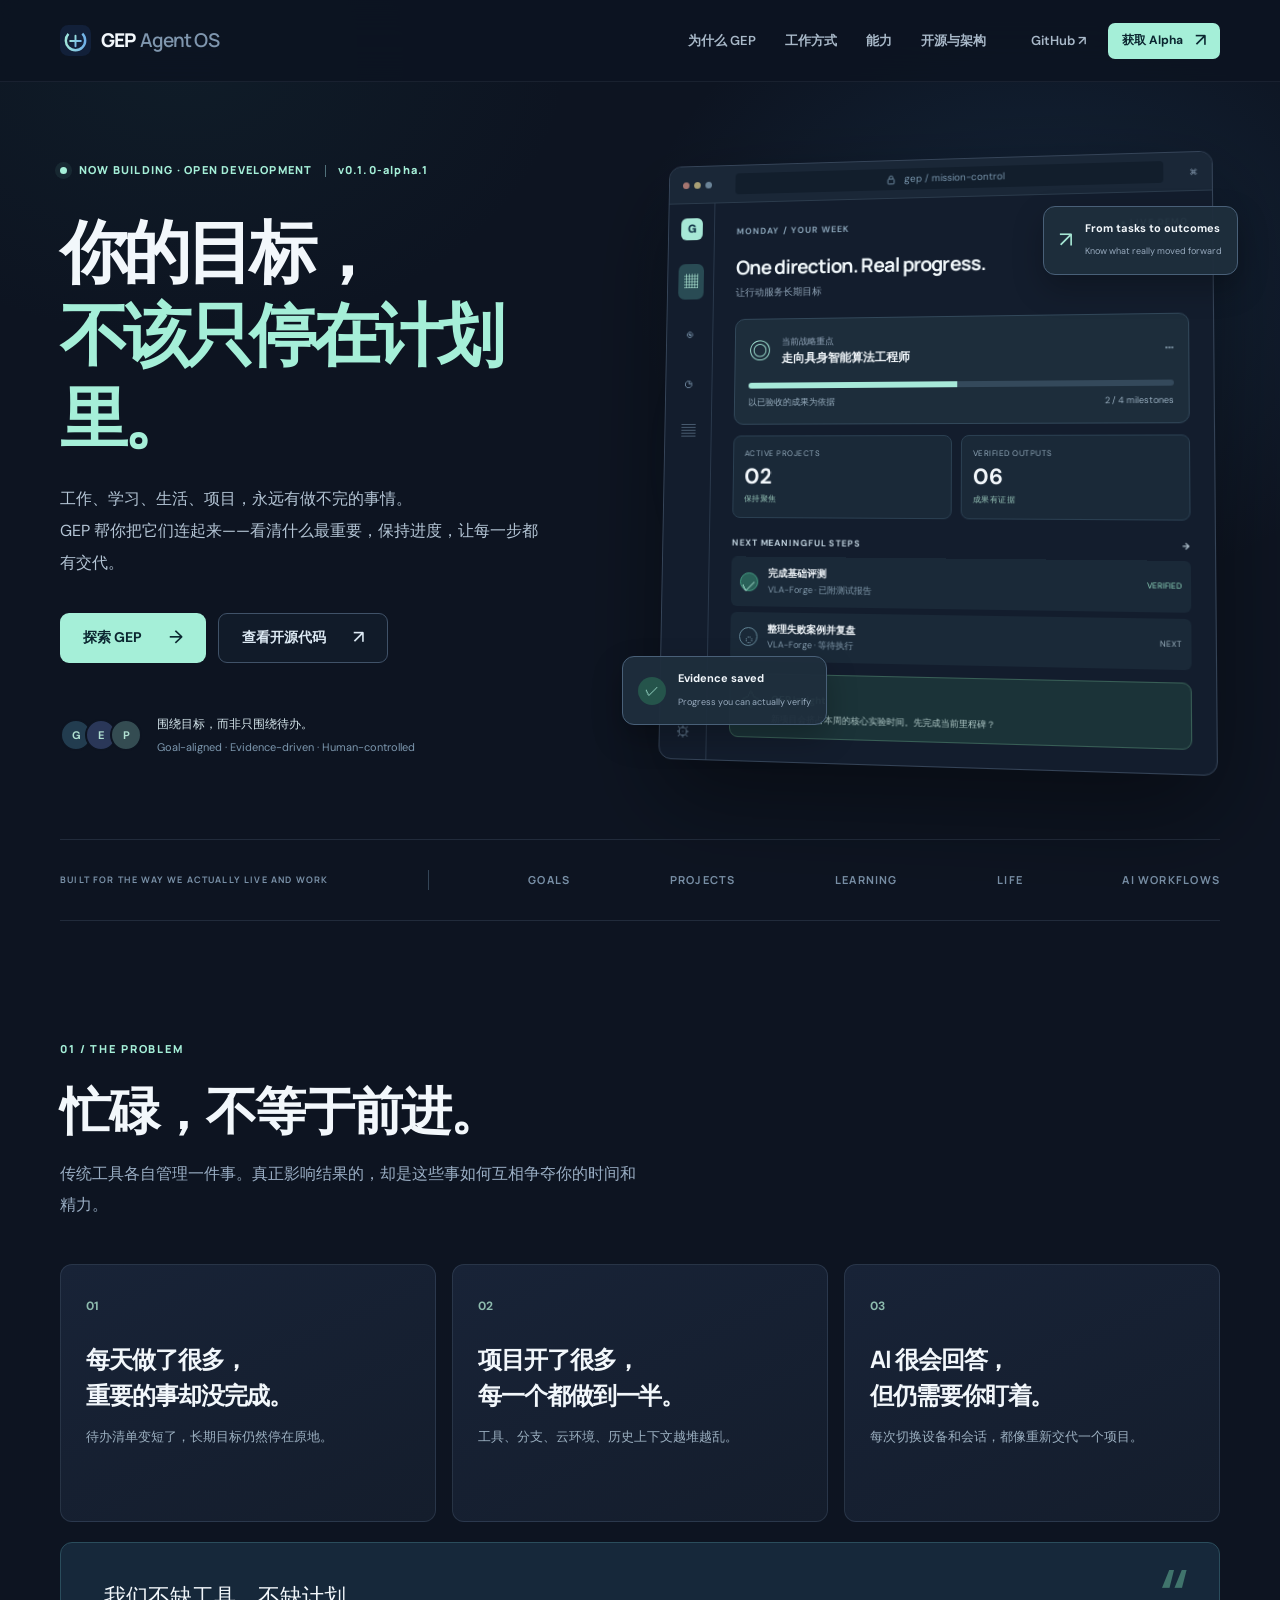
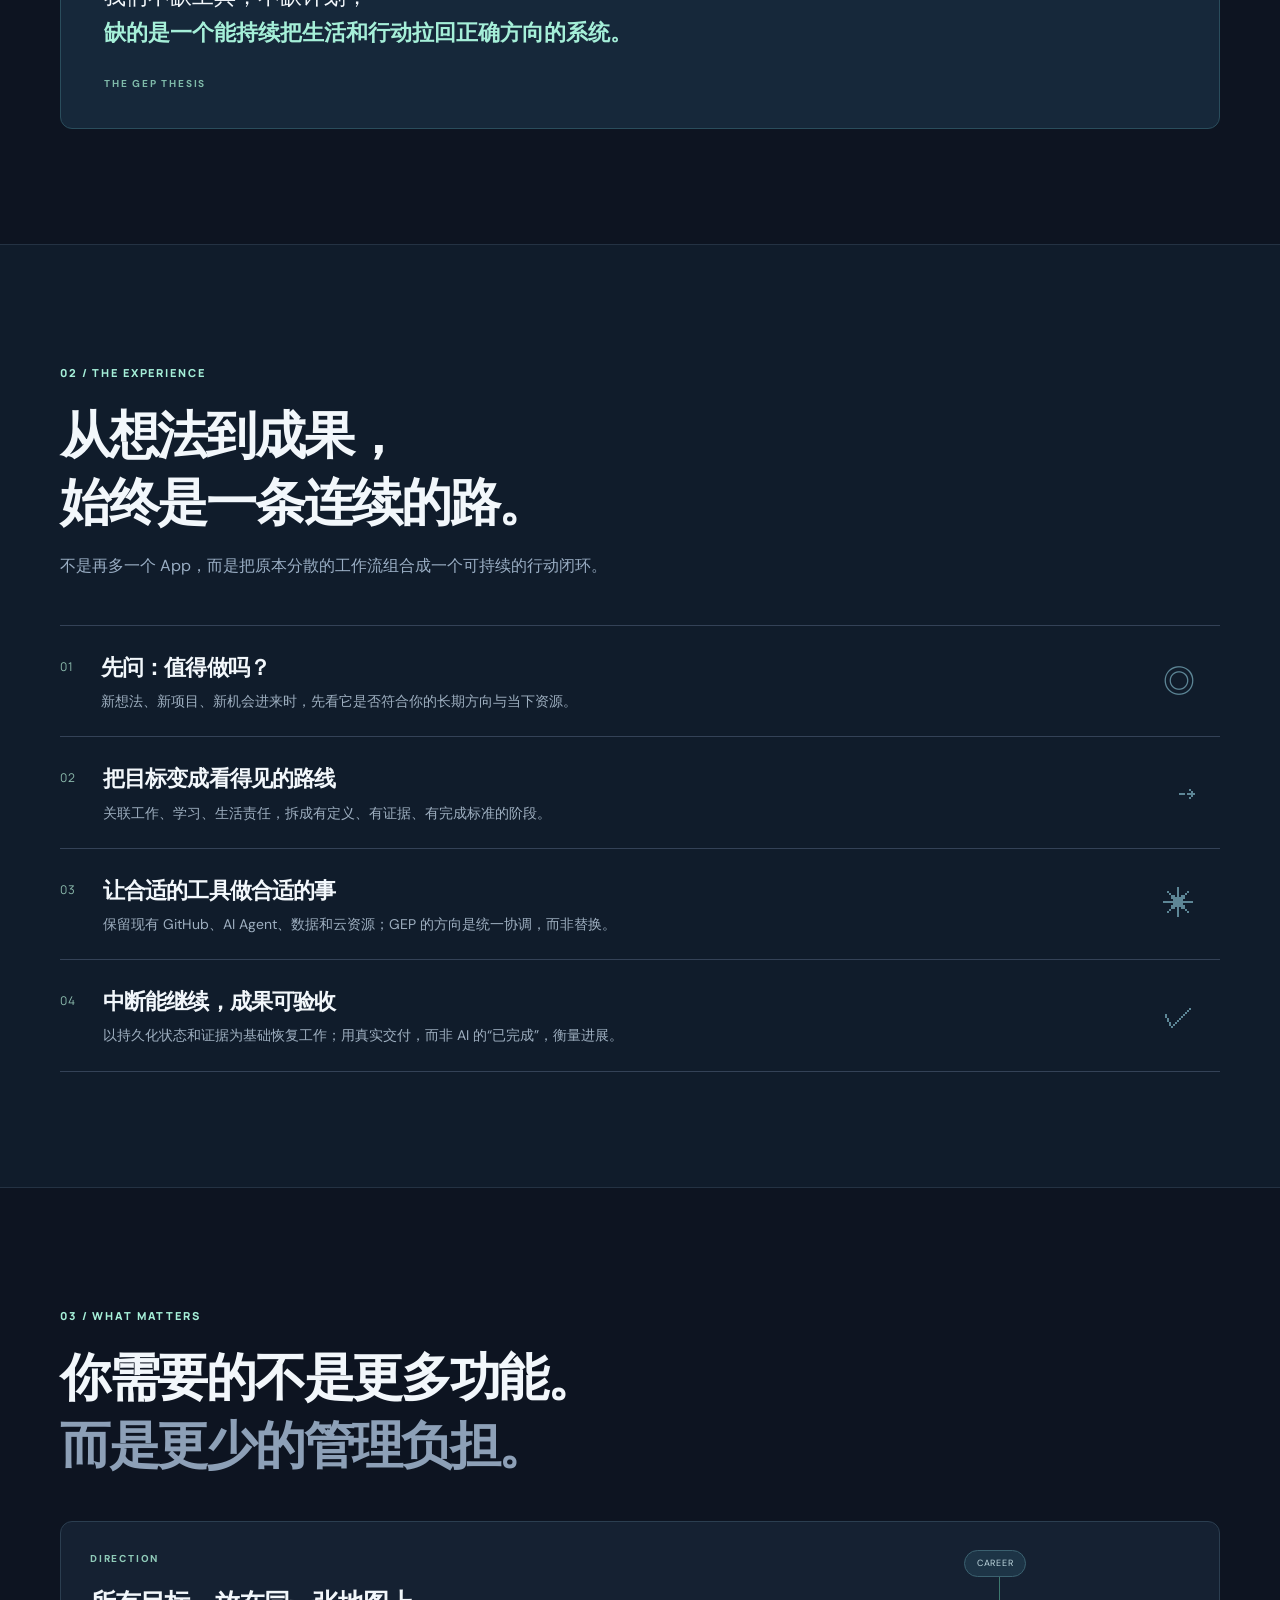
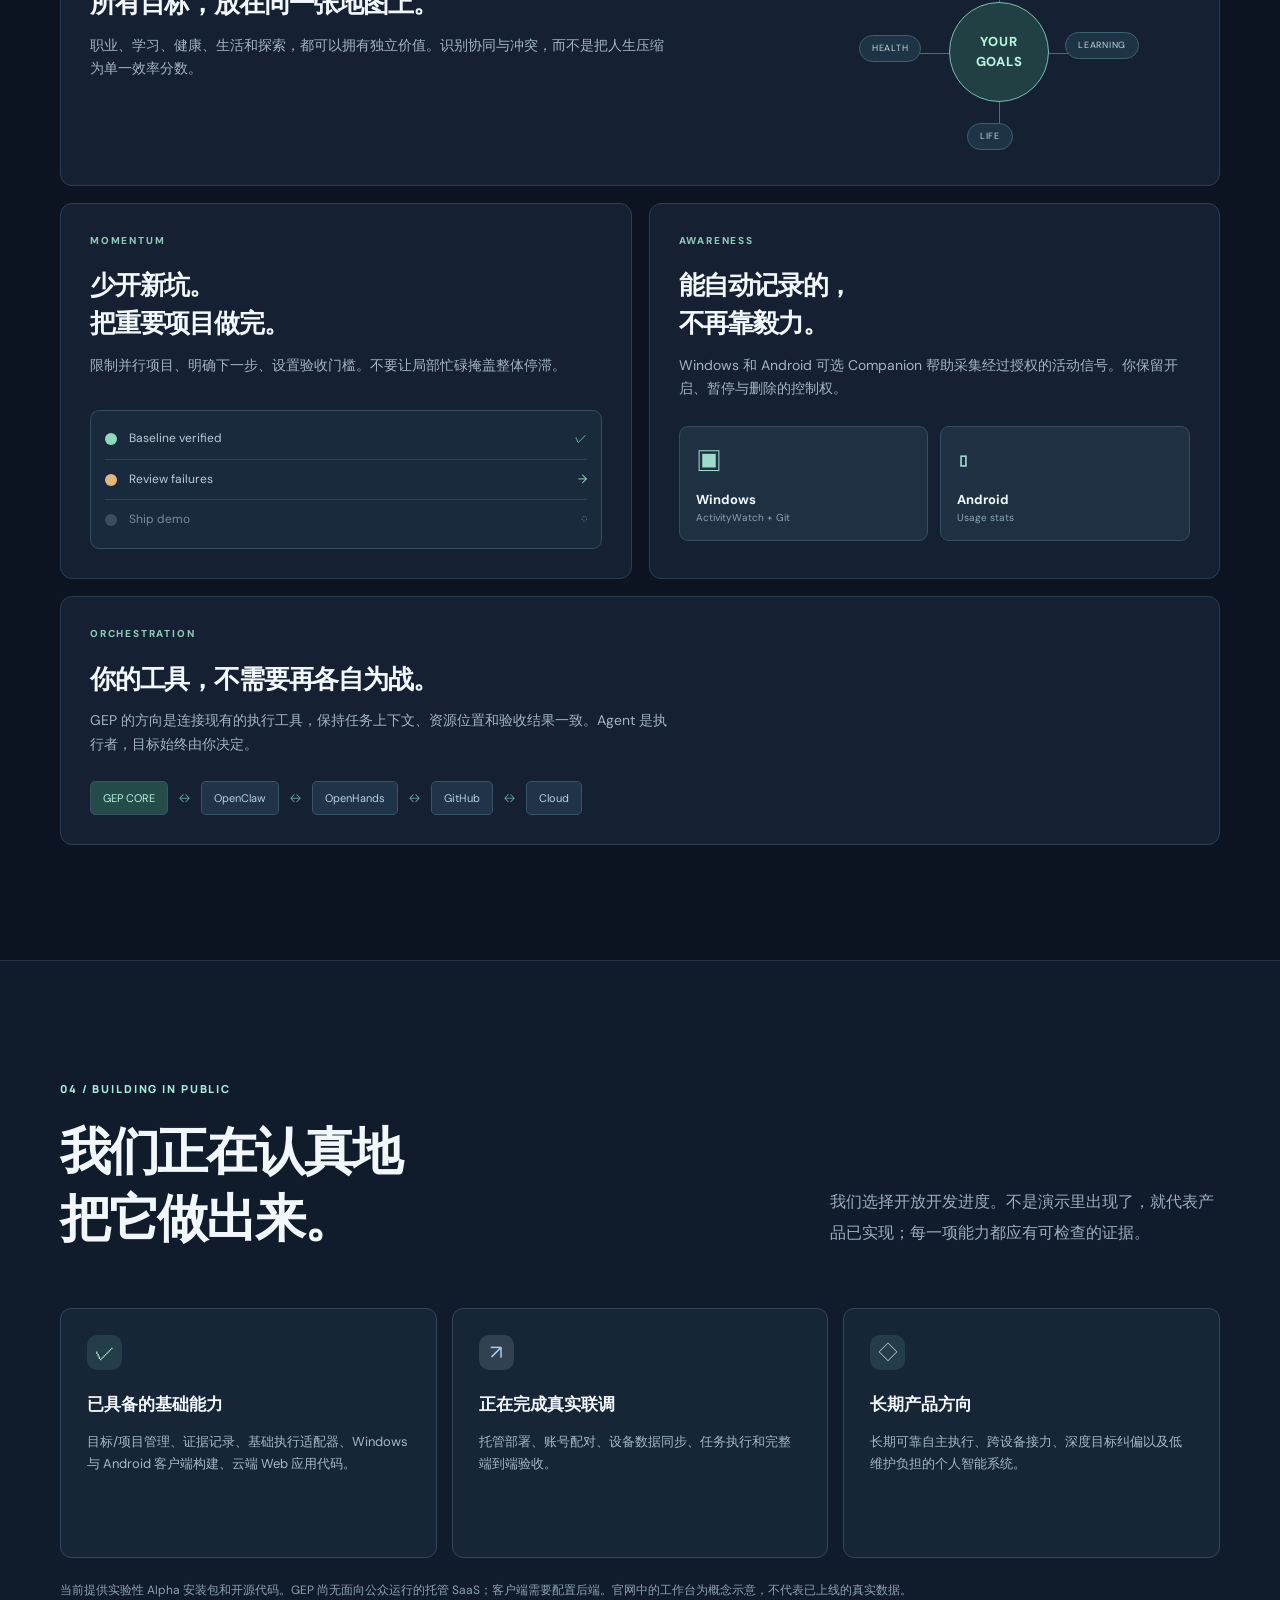
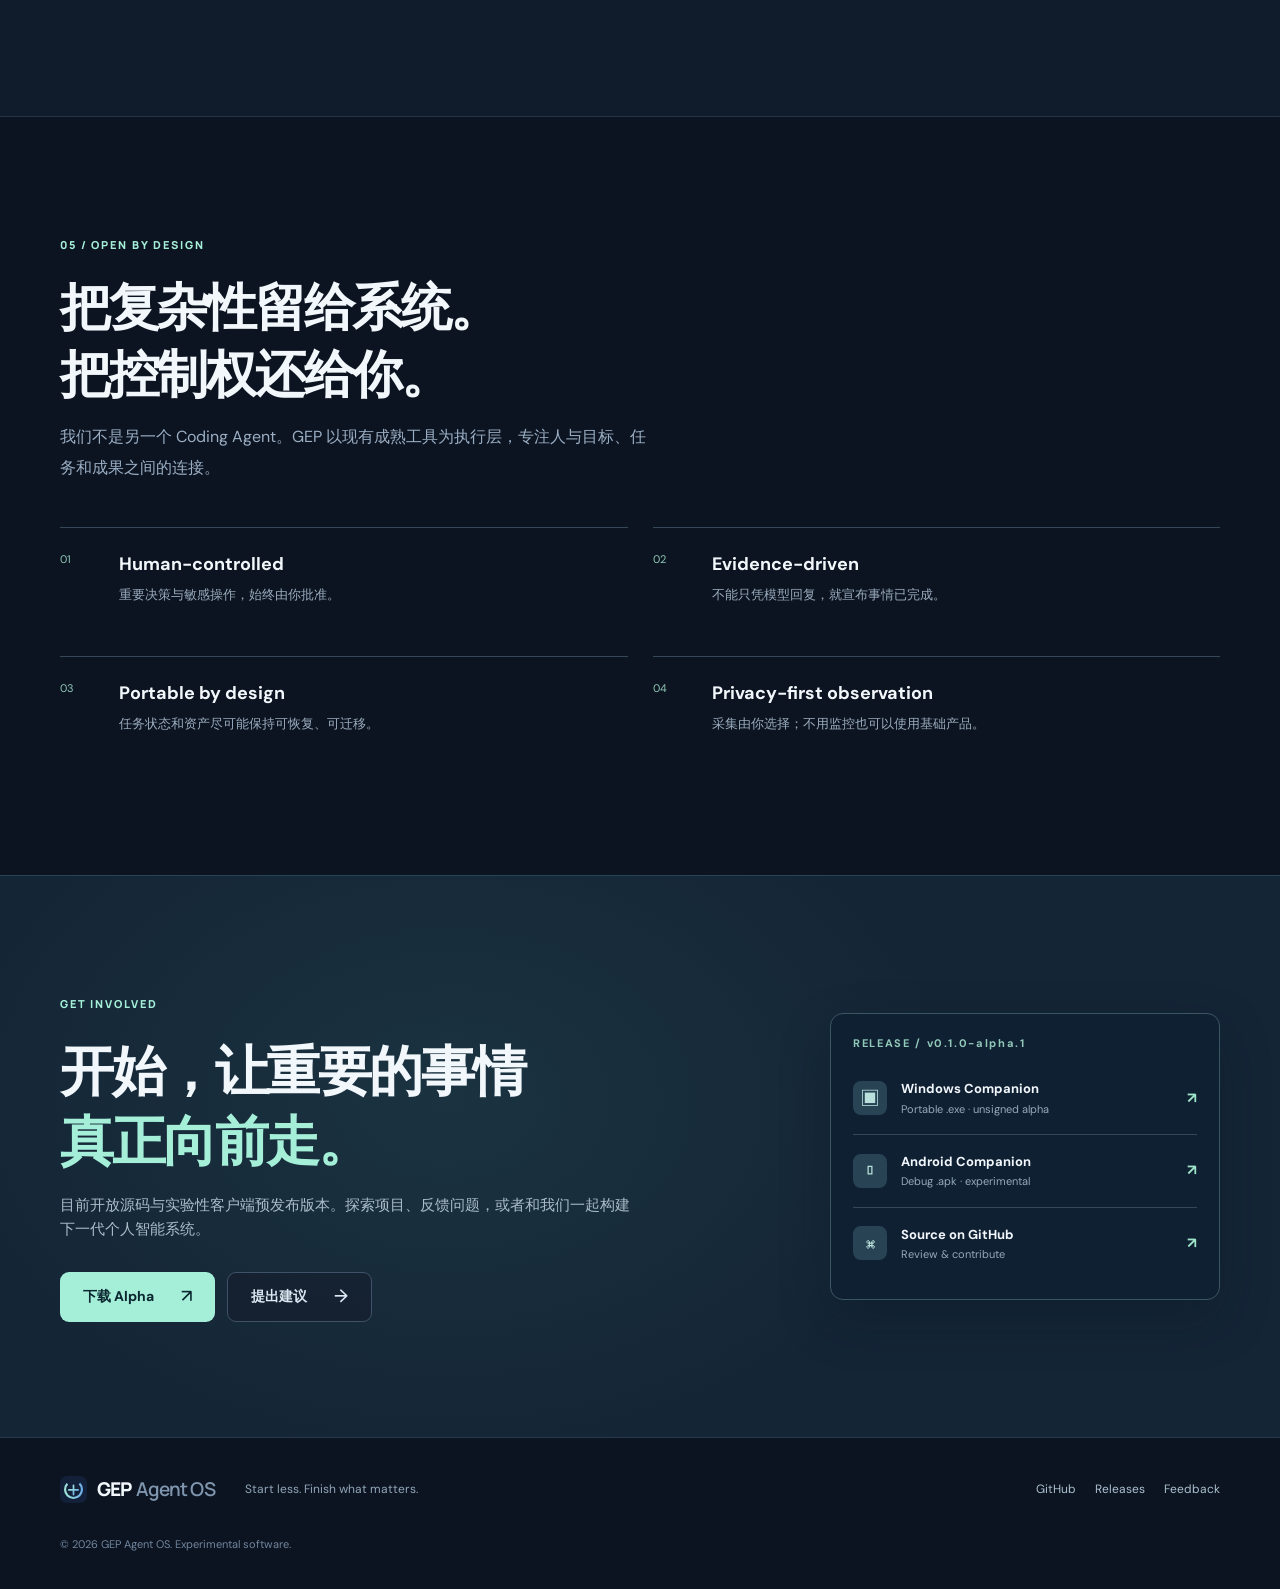
==== site/index.html @ f4936432 "feat(site): build responsive product marketing website for GEP Agent OS" ====
<!doctype html>
<html lang="zh-CN">
<head>
<meta charset="utf-8"><meta name="viewport" content="width=device-width,initial-scale=1">
<meta name="theme-color" content="#101827">
<meta name="description" content="GEP Agent OS：把目标、工作、学习、生活和 AI 执行整合成一个持续推进的系统。不是做更多，而是做成真正重要的事。">
<meta property="og:type" content="website"><meta property="og:title" content="GEP Agent OS — 把重要的事，真正做成。">
<meta property="og:description" content="围绕长期目标，统筹任务、精力、AI 工具和成果的个人执行系统。">
<title>GEP Agent OS — 把重要的事，真正做成。</title>
<link rel="icon" href="assets/gep-mark.svg" type="image/svg+xml">
<link rel="stylesheet" href="styles.css">
</head>
<body>
<div class="ambient" aria-hidden="true"></div>
<header class="site-header"><div class="shell nav">
<a class="brand" href="#top" aria-label="GEP Agent OS 首页"><img src="assets/gep-mark.svg" width="31" height="31" alt=""><span>GEP<span class="brand-light">Agent OS</span></span></a>
<nav class="desktop-nav" aria-label="主导航"><a href="#problem">为什么 GEP</a><a href="#experience">工作方式</a><a href="#features">能力</a><a href="#open-source">开源与架构</a></nav>
<div class="nav-actions"><a href="https://github.com/Benjamindaoson/gep-agent-os" target="_blank" rel="noopener" class="nav-github">GitHub <span aria-hidden="true">↗</span></a><a class="btn btn-small btn-primary" href="#download">获取 Alpha <span>↗</span></a></div>
</div></header>
<main id="top">
<section class="hero shell">
<div class="hero-copy"><div class="eyebrow"><span class="status-dot"></span> NOW BUILDING · OPEN DEVELOPMENT <span class="eyebrow-divider"></span> v0.1.0-alpha.1</div>
<h1>你的目标，<br><em>不该只停在计划里。</em></h1>
<p class="hero-lead">工作、学习、生活、项目，永远有做不完的事情。<br class="break-desktop">GEP 帮你把它们连起来——看清什么最重要，保持进度，让每一步都有交代。</p>
<div class="hero-buttons"><a class="btn btn-primary" href="#experience">探索 GEP <span>→</span></a><a class="btn btn-outline" href="https://github.com/Benjamindaoson/gep-agent-os" target="_blank" rel="noopener">查看开源代码 <span>↗</span></a></div>
<div class="hero-proof"><div class="avatar-stack"><span>G</span><span>E</span><span>P</span></div><div>围绕目标，而非只围绕待办。<small>Goal-aligned · Evidence-driven · Human-controlled</small></div></div>
</div>
<div class="hero-visual" aria-label="GEP 产品概念工作台">
<div class="halo"></div>
<div class="mock-browser">
<div class="mock-bar"><div class="traffic"><i></i><i></i><i></i></div><span class="mock-address"><svg width="11" height="11" viewBox="0 0 24 24" fill="none" stroke="currentColor" stroke-width="2"><rect x="5" y="10" width="14" height="11" rx="2"/><path d="M8 10V7a4 4 0 0 1 8 0v3"/></svg> gep / mission-control</span><span class="bar-icon">⌘</span></div>
<div class="mock-app"><div class="mock-side"><div class="side-mark">G</div><div class="side-active">▦</div><div>◉</div><div>◷</div><div>▤</div><div class="side-bottom">⚙</div></div>
<div class="mock-content"><div class="mini-top"><span>MONDAY / YOUR WEEK</span><span class="mini-date">● LIVE DEMO</span></div>
<h3>One direction. Real progress.</h3><p class="mini-sub">让行动服务长期目标</p>
<div class="goal-panel"><div class="goal-heading"><span class="goal-symbol">◎</span><div><small>当前战略重点</small><strong>走向具身智能算法工程师</strong></div><span class="goal-more">⋯</span></div><div class="goal-meter"><span></span></div><div class="goal-foot"><span>以已验收的成果为依据</span><span>2 / 4 milestones</span></div></div>
<div class="mini-grid"><div class="stat"><small>ACTIVE PROJECTS</small><strong>02</strong><span>保持聚焦</span></div><div class="stat"><small>VERIFIED OUTPUTS</small><strong>06</strong><span>成果有证据</span></div></div>
<div class="mock-section-title">NEXT MEANINGFUL STEPS <span>→</span></div>
<div class="task-line"><span class="task-check done">✓</span><div><strong>完成基础评测</strong><small>VLA-Forge · 已附测试报告</small></div><span class="task-label">VERIFIED</span></div>
<div class="task-line"><span class="task-check">◌</span><div><strong>整理失败案例并复盘</strong><small>VLA-Forge · 等待执行</small></div><span class="task-label neutral">NEXT</span></div>
<div class="signal"><span>✧</span><div><strong>GEP Insight</strong><p>新项目会挤占本周的核心实验时间。先完成当前里程碑？</p></div></div>
</div></div>
</div>
<div class="floating-card float-top"><span>↗</span><div><strong>From tasks to outcomes</strong><small>Know what really moved forward</small></div></div>
<div class="floating-card float-bottom"><span class="green-round">✓</span><div><strong>Evidence saved</strong><small>Progress you can actually verify</small></div></div>
</div>
</section>
<div class="shell"><div class="trust-line"><span>BUILT FOR THE WAY WE ACTUALLY LIVE AND WORK</span><span class="trust-separator"></span><span>GOALS</span><span>PROJECTS</span><span>LEARNING</span><span>LIFE</span><span>AI WORKFLOWS</span></div></div>

<section id="problem" class="section shell"><div class="section-title"><span class="overline">01 / THE PROBLEM</span><h2>忙碌，不等于前进。</h2><p>传统工具各自管理一件事。真正影响结果的，却是这些事如何互相争夺你的时间和精力。</p></div>
<div class="pain-grid"><article class="pain-card"><span class="pain-icon">01</span><h3>每天做了很多，<br>重要的事却没完成。</h3><p>待办清单变短了，长期目标仍然停在原地。</p></article><article class="pain-card"><span class="pain-icon">02</span><h3>项目开了很多，<br>每一个都做到一半。</h3><p>工具、分支、云环境、历史上下文越堆越乱。</p></article><article class="pain-card"><span class="pain-icon">03</span><h3>AI 很会回答，<br>但仍需要你盯着。</h3><p>每次切换设备和会话，都像重新交代一个项目。</p></article></div>
<div class="problem-statement"><span class="quote-mark">“</span><p>我们不缺工具，不缺计划，<br><strong>缺的是一个能持续把生活和行动拉回正确方向的系统。</strong></p><span class="quote-foot">THE GEP THESIS</span></div>
</section>

<section id="experience" class="section band"><div class="shell"><div class="section-title"><span class="overline">02 / THE EXPERIENCE</span><h2>从想法到成果，<br>始终是一条连续的路。</h2><p>不是再多一个 App，而是把原本分散的工作流组合成一个可持续的行动闭环。</p></div>
<div class="steps"><div class="step"><div class="step-count">01</div><div><h3>先问：值得做吗？</h3><p>新想法、新项目、新机会进来时，先看它是否符合你的长期方向与当下资源。</p></div><span class="step-symbol">◎</span></div>
<div class="step"><div class="step-count">02</div><div><h3>把目标变成看得见的路线</h3><p>关联工作、学习、生活责任，拆成有定义、有证据、有完成标准的阶段。</p></div><span class="step-symbol">⇢</span></div>
<div class="step"><div class="step-count">03</div><div><h3>让合适的工具做合适的事</h3><p>保留现有 GitHub、AI Agent、数据和云资源；GEP 的方向是统一协调，而非替换。</p></div><span class="step-symbol">✳</span></div>
<div class="step"><div class="step-count">04</div><div><h3>中断能继续，成果可验收</h3><p>以持久化状态和证据为基础恢复工作；用真实交付，而非 AI 的“已完成”，衡量进展。</p></div><span class="step-symbol">✓</span></div></div></div></section>

<section id="features" class="section shell"><div class="section-title"><span class="overline">03 / WHAT MATTERS</span><h2>你需要的不是更多功能。<br><span class="muted-h2">而是更少的管理负担。</span></h2></div>
<div class="feature-grid">
<article class="feature feature-wide"><div class="feature-tag">DIRECTION</div><h3>所有目标，放在同一张地图上。</h3><p>职业、学习、健康、生活和探索，都可以拥有独立价值。识别协同与冲突，而不是把人生压缩为单一效率分数。</p><div class="goal-map" aria-hidden="true"><div class="map-center">YOUR<br>GOALS</div><div class="map-node n1">CAREER</div><div class="map-node n2">LEARNING</div><div class="map-node n3">LIFE</div><div class="map-node n4">HEALTH</div><div class="map-line m1"></div><div class="map-line m2"></div><div class="map-line m3"></div><div class="map-line m4"></div></div></article>
<article class="feature"><div class="feature-tag">MOMENTUM</div><h3>少开新坑。<br>把重要项目做完。</h3><p>限制并行项目、明确下一步、设置验收门槛。不要让局部忙碌掩盖整体停滞。</p><div class="stack"><div class="stack-row"><span class="stack-dot"></span><span>Baseline verified</span><span>✓</span></div><div class="stack-row"><span class="stack-dot pending"></span><span>Review failures</span><span>→</span></div><div class="stack-row dim"><span class="stack-dot empty"></span><span>Ship demo</span><span>◌</span></div></div></article>
<article class="feature"><div class="feature-tag">AWARENESS</div><h3>能自动记录的，<br>不再靠毅力。</h3><p>Windows 和 Android 可选 Companion 帮助采集经过授权的活动信号。你保留开启、暂停与删除的控制权。</p><div class="device-cards"><div><span>▣</span><strong>Windows</strong><small>ActivityWatch + Git</small></div><div><span>▯</span><strong>Android</strong><small>Usage stats</small></div></div></article>
<article class="feature feature-wide execution-feature"><div class="feature-tag">ORCHESTRATION</div><h3>你的工具，不需要再各自为战。</h3><p>GEP 的方向是连接现有的执行工具，保持任务上下文、资源位置和验收结果一致。Agent 是执行者，目标始终由你决定。</p><div class="tool-track"><span>GEP CORE</span><span>↔</span><span>OpenClaw</span><span>↔</span><span>OpenHands</span><span>↔</span><span>GitHub</span><span>↔</span><span>Cloud</span></div></article>
</div></section>

<section class="section band status-band" id="status"><div class="shell"><div class="split-heading"><div><span class="overline">04 / BUILDING IN PUBLIC</span><h2>我们正在认真地<br>把它做出来。</h2></div><p>我们选择开放开发进度。不是演示里出现了，就代表产品已实现；每一项能力都应有可检查的证据。</p></div>
<div class="status-grid">
<div class="status-card"><span class="status-mark done">✓</span><strong>已具备的基础能力</strong><p>目标/项目管理、证据记录、基础执行适配器、Windows 与 Android 客户端构建、云端 Web 应用代码。</p></div>
<div class="status-card"><span class="status-mark current">↗</span><strong>正在完成真实联调</strong><p>托管部署、账号配对、设备数据同步、任务执行和完整端到端验收。</p></div>
<div class="status-card"><span class="status-mark later">◇</span><strong>长期产品方向</strong><p>长期可靠自主执行、跨设备接力、深度目标纠偏以及低维护负担的个人智能系统。</p></div>
</div><p class="status-caption">当前提供实验性 Alpha 安装包和开源代码。GEP 尚无面向公众运行的托管 SaaS；客户端需要配置后端。官网中的工作台为概念示意，不代表已上线的真实数据。</p>
</div></section>

<section id="open-source" class="section shell"><div class="section-title"><span class="overline">05 / OPEN BY DESIGN</span><h2>把复杂性留给系统。<br>把控制权还给你。</h2><p>我们不是另一个 Coding Agent。GEP 以现有成熟工具为执行层，专注人与目标、任务和成果之间的连接。</p></div>
<div class="principles"><div><span>01</span><strong>Human-controlled</strong><p>重要决策与敏感操作，始终由你批准。</p></div><div><span>02</span><strong>Evidence-driven</strong><p>不能只凭模型回复，就宣布事情已完成。</p></div><div><span>03</span><strong>Portable by design</strong><p>任务状态和资产尽可能保持可恢复、可迁移。</p></div><div><span>04</span><strong>Privacy-first observation</strong><p>采集由你选择；不用监控也可以使用基础产品。</p></div></div></section>

<section id="download" class="section cta-section"><div class="shell cta-wrap"><div><span class="overline">GET INVOLVED</span><h2>开始，让重要的事情<br><em>真正向前走。</em></h2><p>目前开放源码与实验性客户端预发布版本。探索项目、反馈问题，或者和我们一起构建下一代个人智能系统。</p><div class="cta-buttons"><a class="btn btn-primary" href="https://github.com/Benjamindaoson/gep-agent-os/releases/tag/v0.1.0-alpha.1" target="_blank" rel="noopener">下载 Alpha <span>↗</span></a><a class="btn btn-outline" href="https://github.com/Benjamindaoson/gep-agent-os/issues" target="_blank" rel="noopener">提出建议 <span>→</span></a></div></div><div class="download-panel"><span class="panel-header">RELEASE / v0.1.0-alpha.1</span><a href="https://github.com/Benjamindaoson/gep-agent-os/releases/download/v0.1.0-alpha.1/GEP-Companion-Windows-x64.exe"><span>▣</span><div><strong>Windows Companion</strong><small>Portable .exe · unsigned alpha</small></div><b>↗</b></a><a href="https://github.com/Benjamindaoson/gep-agent-os/releases/download/v0.1.0-alpha.1/GEP-Companion-Android-debug.apk"><span>▯</span><div><strong>Android Companion</strong><small>Debug .apk · experimental</small></div><b>↗</b></a><a href="https://github.com/Benjamindaoson/gep-agent-os"><span>⌘</span><div><strong>Source on GitHub</strong><small>Review & contribute</small></div><b>↗</b></a></div></div></section>
</main>
<footer class="site-footer"><div class="shell footer-inner"><a class="brand" href="#top"><img src="assets/gep-mark.svg" width="27" height="27" alt=""><span>GEP<span class="brand-light">Agent OS</span></span></a><span>Start less. Finish what matters.</span><div><a href="https://github.com/Benjamindaoson/gep-agent-os">GitHub</a><a href="https://github.com/Benjamindaoson/gep-agent-os/releases">Releases</a><a href="https://github.com/Benjamindaoson/gep-agent-os/issues">Feedback</a></div><small>© <span id="year">2026</span> GEP Agent OS. Experimental software.</small></div></footer>
<script>document.getElementById('year').textContent=new Date().getFullYear();</script>
</body></html>
---- site/styles.css ----
@import url('https://fonts.googleapis.com/css2?family=DM+Sans:wght@400;500;600;700&family=Manrope:wght@400;500;600;700;800&display=swap');
:root{--bg:#0d1421;--panel:#131d2d;--panel2:#182337;--line:rgba(172,199,227,.13);--white:#f2f7fb;--muted:#9aaec4;--mint:#a5efd8;--blue:#86bce9}
*{box-sizing:border-box}html{scroll-behavior:smooth;scroll-padding-top:90px}body{margin:0;background:var(--bg);color:var(--white);font-family:'DM Sans','Arial','PingFang SC','Microsoft Yahei',sans-serif;font-size:15px;line-height:1.65;overflow-x:hidden}a{text-decoration:none;color:inherit}button,a{-webkit-tap-highlight-color:transparent}a:focus-visible{outline:2px solid var(--mint);outline-offset:5px;border-radius:4px}.shell{width:min(1160px,calc(100% - 52px));margin:0 auto}.ambient{position:absolute;z-index:-1;width:100%;height:920px;top:0;pointer-events:none;background:radial-gradient(ellipse 540px 430px at 81% 30%,rgba(46,107,160,.19),transparent 75%),radial-gradient(ellipse 520px 380px at 14% 6%,rgba(32,84,90,.13),transparent 75%)}
.site-header{height:82px;border-bottom:1px solid rgba(174,195,216,.08);position:sticky;top:0;z-index:50;background:rgba(13,20,33,.88);backdrop-filter:blur(20px)}.nav{height:100%;display:flex;align-items:center;gap:45px}.brand{display:inline-flex;align-items:center;gap:10px;font-family:Manrope,sans-serif;font-weight:800;white-space:nowrap;letter-spacing:-.06em;font-size:19px}.brand img{display:block}.brand-light{color:#7f96ae;font-weight:600;margin-left:5px;letter-spacing:-.045em}.desktop-nav{display:flex;gap:29px;align-items:center;margin-left:auto}.desktop-nav a,.nav-github{color:#a9b9c9;font-size:13px;font-weight:600;transition:color .2s}.desktop-nav a:hover,.nav-github:hover{color:#fff}.nav-actions{display:flex;gap:22px;align-items:center}.btn{display:inline-flex;align-items:center;justify-content:center;gap:27px;min-height:50px;padding:0 23px;border-radius:9px;font-size:14px;font-weight:700;transition:transform .2s,background .2s,box-shadow .2s}.btn:hover{transform:translateY(-2px)}.btn span{font-size:18px;font-weight:500}.btn-primary{background:var(--mint);color:#0b2630}.btn-primary:hover{box-shadow:0 9px 35px rgba(142,231,202,.13);background:#baffdf}.btn-outline{border:1px solid #405268;background:rgba(20,30,46,.7);color:#dce9f3}.btn-outline:hover{background:#1e3043}.btn-small{min-height:36px;padding:0 14px;gap:12px;border-radius:7px;font-size:12px}
.hero{min-height:675px;display:grid;grid-template-columns:.98fr 1.02fr;gap:30px;align-items:center;padding-top:72px;padding-bottom:76px}.hero-copy{position:relative;z-index:2}.eyebrow,.overline{font-size:11px;letter-spacing:.17em;color:var(--mint);font-family:Manrope,Arial,sans-serif;font-weight:800}.eyebrow{display:flex;align-items:center;gap:12px;letter-spacing:.11em}.status-dot{width:7px;height:7px;background:var(--mint);border-radius:50%;box-shadow:0 0 0 5px rgba(142,231,202,.08)}.eyebrow-divider{width:1px;height:12px;background:#51717b}.hero h1,h2,h3{font-family:Manrope,'PingFang SC','Microsoft Yahei',sans-serif;letter-spacing:-.045em}.hero h1{font-size:clamp(43px,5.3vw,70px);line-height:1.23;letter-spacing:-.075em;font-weight:800;margin:29px 0 24px}.hero h1 em,.cta-wrap h2 em{font-style:normal;color:var(--mint)}.hero-lead{max-width:490px;font-size:16px;line-height:2;color:#b4c5d5;margin:0}.hero-buttons{display:flex;gap:12px;margin-top:34px}.hero-proof{display:flex;align-items:center;gap:15px;margin-top:52px;font-size:12px;color:#d6e7ed}.hero-proof small{display:block;color:#7c97ae;margin-top:3px;font-size:11px}.avatar-stack{display:flex;padding-left:7px}.avatar-stack span{width:32px;height:32px;border-radius:50%;background:#223c4f;border:2px solid #0d1421;margin-left:-7px;display:flex;align-items:center;justify-content:center;font-weight:700;color:#b0dfd1;font-size:11px}.avatar-stack span:nth-child(2){background:#2a3758}.avatar-stack span:nth-child(3){background:#344c52}
.hero-visual{position:relative;min-height:505px;display:flex;align-items:center;justify-content:center}.halo{position:absolute;width:600px;height:530px;background:radial-gradient(ellipse,rgba(58,119,174,.22),transparent 66%);filter:blur(10px)}.mock-browser{position:relative;width:100%;max-width:554px;transform:perspective(1050px) rotateY(-6deg) rotateX(3deg);box-shadow:0 38px 95px rgba(0,0,0,.42);border:1px solid #354458;border-radius:13px;overflow:hidden;background:#131d2d}.mock-bar{height:39px;background:#1a2737;border-bottom:1px solid #2b3b4c;display:flex;align-items:center;padding:0 14px;gap:25px}.traffic{display:flex;gap:5px}.traffic i{height:7px;width:7px;background:#6b8498;border-radius:50%}.traffic i:first-child{background:#a57570}.traffic i:nth-child(2){background:#a9a075}.mock-address{height:22px;background:#121e2c;border-radius:4px;display:flex;gap:8px;align-items:center;justify-content:center;flex:1;color:#7895ac;font-size:10px}.bar-icon{color:#6f8296}.mock-app{display:flex;min-height:401px}.mock-side{width:49px;border-right:1px solid #2a394c;display:flex;align-items:center;flex-direction:column;gap:25px;padding-top:15px;font-size:15px;color:#6e879e}.side-mark{height:23px;width:23px;border-radius:6px;background:#a7e8d6;color:#123547;display:grid;place-items:center;font-weight:900;font-size:12px}.side-active{color:#b9f3de;background:#294b54;padding:6px;border-radius:7px}.side-bottom{margin-top:auto;margin-bottom:15px}.mock-content{flex:1;min-width:0;padding:23px}.mini-top{font-size:9px;letter-spacing:.12em;color:#88a2b6;display:flex;justify-content:space-between;font-weight:700}.mini-date{color:#98e2cd}.mock-content h3{margin:13px 0 0;font-size:20px;color:#f0f7fa}.mini-sub{font-size:10px;color:#90a4b7;margin:2px 0 19px}.goal-panel{background:#1d2d3b;border:1px solid #32485a;border-radius:10px;padding:14px}.goal-heading{display:flex;gap:11px;align-items:center}.goal-symbol{font-size:23px;color:#a6ead9}.goal-heading div{flex:1}.goal-heading small{display:block;color:#94a7bb;font-size:9px}.goal-heading strong{display:block;font-size:12px}.goal-more{color:#8299aa}.goal-meter{height:6px;border-radius:8px;background:#34495b;overflow:hidden;margin-top:13px}.goal-meter span{display:block;width:50%;height:100%;background:#a7e9d9}.goal-foot{display:flex;justify-content:space-between;color:#99afc0;font-size:9px;margin-top:7px}.mini-grid{display:grid;grid-template-columns:1fr 1fr;gap:9px;margin:11px 0 18px}.stat{background:#1a2938;border:1px solid #2b4052;border-radius:8px;padding:11px}.stat small,.stat span{font-size:8px;color:#93aabb;display:block;letter-spacing:.06em}.stat strong{display:block;font-size:22px;line-height:1.5}.stat span{color:#99c7ba}.mock-section-title{font-size:9px;letter-spacing:.1em;font-weight:700;color:#bdcfdb;display:flex;justify-content:space-between;margin-bottom:7px}.task-line{display:flex;gap:10px;align-items:center;background:#1a2938;border-radius:6px;padding:9px;margin-bottom:6px}.task-check{border:1px solid #638697;width:19px;height:19px;border-radius:50%;display:grid;place-items:center;color:#95b8c9}.task-check.done{background:#2a6159;border-color:#449b82;color:#c5ffeb}.task-line div{flex:1}.task-line strong{font-size:10px;display:block}.task-line small{font-size:9px;color:#829aac;display:block}.task-label{font-size:8px;color:#98e3c7}.task-label.neutral{color:#9fb5c3}.signal{display:flex;gap:11px;padding:11px 12px;border:1px solid #396057;background:#1b3338;border-radius:9px;margin-top:12px}.signal>span{color:#a3f1d1;font-size:19px}.signal strong{font-size:10px;color:#b1f1d4}.signal p{font-size:9px;margin:2px 0 0;line-height:1.5;color:#b3ccca}.floating-card{position:absolute;z-index:4;background:rgba(31,46,61,.96);border:1px solid #496078;box-shadow:0 13px 30px rgba(0,0,0,.25);border-radius:12px;padding:12px 15px;display:flex;align-items:center;gap:12px}.floating-card>span{font-size:22px;color:#a6e6d4}.floating-card strong{font-size:11px;display:block}.floating-card small{font-size:9px;color:#98abbe}.float-top{right:-18px;top:52px}.float-bottom{left:-22px;bottom:38px}.green-round{display:grid;place-items:center;background:#25544b;border-radius:50%;height:28px;width:28px;font-size:14px!important}
.trust-line{min-height:82px;display:flex;align-items:center;justify-content:space-between;gap:15px;border-top:1px solid var(--line);border-bottom:1px solid var(--line);color:#7990a7;font-family:Manrope,sans-serif;font-weight:700;font-size:11px;letter-spacing:.11em}.trust-line>span:first-child{font-size:9px;letter-spacing:.13em}.trust-separator{height:20px;width:1px;background:#344557}
.section{padding:115px 0}.section-title{max-width:660px;margin-bottom:44px}.section-title h2,.split-heading h2{font-size:clamp(34px,4.4vw,51px);line-height:1.32;font-weight:800;margin:15px 0 14px}.section-title p,.split-heading>p{color:var(--muted);font-size:16px;line-height:1.9;max-width:590px}.pain-grid{display:grid;grid-template-columns:repeat(3,1fr);gap:16px}.pain-card{padding:28px 25px 35px;border:1px solid var(--line);background:linear-gradient(155deg,#182337,#141d2c);border-radius:12px;min-height:258px}.pain-icon{font-size:12px;color:#8dbbae;font-weight:700}.pain-card h3{font-size:24px;line-height:1.5;margin:23px 0 13px}.pain-card p{color:#9cb0c1;font-size:13px;margin:0}.problem-statement{margin-top:20px;background:#16283a;border:1px solid #2a4d5c;border-radius:12px;padding:36px 43px;position:relative}.quote-mark{position:absolute;top:16px;right:30px;font-size:80px;color:#40746c;line-height:1}.problem-statement p{font-size:22px;line-height:1.65;margin:0}.problem-statement strong{color:var(--mint)}.quote-foot{font-size:10px;letter-spacing:.18em;color:#80bbaa;display:block;margin-top:24px;font-weight:700}
.band{background:#101c2b;border-top:1px solid var(--line);border-bottom:1px solid var(--line)}.steps{border-top:1px solid #344257}.step{display:flex;gap:28px;align-items:center;border-bottom:1px solid #344257;padding:23px 0}.step-count{font-size:12px;color:#8cbbad;font-family:Manrope;letter-spacing:.06em;align-self:flex-start;padding-top:8px}.step>div:nth-child(2){flex:1}.step h3{font-size:22px;margin:0 0 5px}.step p{color:#9eafc0;margin:0;max-width:720px;font-size:14px}.step-symbol{font-size:32px;color:#5d8696;margin-right:25px}
.muted-h2{color:#8da0b7}.feature-grid{display:grid;grid-template-columns:1fr 1fr;gap:17px}.feature{background:#152132;border:1px solid #2b3e50;border-radius:12px;padding:29px;min-height:320px;overflow:hidden;position:relative}.feature-wide{grid-column:span 2;min-height:265px}.feature-tag{font-size:10px;letter-spacing:.18em;color:#8fcab8;font-weight:800}.feature h3{font-size:26px;line-height:1.45;margin:17px 0 12px}.feature p{font-size:14px;color:#a1b4c6;max-width:580px;margin:0}.goal-map{position:absolute;right:80px;top:18px;height:220px;width:280px}.map-center{height:100px;width:100px;display:grid;place-content:center;text-align:center;line-height:1.5;position:absolute;left:90px;top:62px;border:1px solid #75bdae;border-radius:50%;background:#214044;color:#b9f4df;font-weight:800;letter-spacing:.06em;font-size:13px;z-index:2}.map-node{position:absolute;border:1px solid #3b6170;background:#1d3446;color:#bfd8df;border-radius:20px;padding:5px 12px;font-size:9px;letter-spacing:.08em;z-index:3}.n1{top:10px;left:105px}.n2{top:92px;right:0}.n3{bottom:10px;left:108px}.n4{top:95px;left:0}.map-line{width:1px;height:65px;background:#3c786e;position:absolute;left:140px;top:21px}.m2{transform:rotate(90deg);top:81px;left:198px}.m3{top:145px}.m4{transform:rotate(90deg);top:81px;left:82px}.stack{margin-top:33px;background:#192a3c;border:1px solid #344c5f;border-radius:9px;padding:8px 14px}.stack-row{display:flex;align-items:center;gap:12px;padding:10px 0;border-bottom:1px solid #2d4556;color:#b7cbda;font-size:12px}.stack-row:last-child{border:0}.stack-row span:last-child{margin-left:auto;color:#94d9c1}.stack-row.dim{opacity:.6}.stack-dot{height:12px;width:12px;border-radius:50%;background:#8fd9bd}.stack-dot.pending{background:#e0b87e}.stack-dot.empty{background:#526779}.device-cards{display:flex;gap:12px;margin-top:26px}.device-cards>div{background:#1f3043;border:1px solid #334e63;border-radius:9px;display:flex;flex-direction:column;padding:13px 16px;flex:1}.device-cards span{font-size:26px;color:#9cdbcc}.device-cards strong{font-size:13px;margin-top:6px}.device-cards small{color:#8ca4b9;font-size:10px}.execution-feature{min-height:245px}.tool-track{display:flex;align-items:center;flex-wrap:wrap;gap:9px;margin-top:25px}.tool-track span{background:#203348;color:#b6d2df;border:1px solid #365568;border-radius:5px;padding:7px 12px;font-size:11px}.tool-track span:nth-child(even){border:0;background:transparent;color:#66a69d;padding:2px}.tool-track span:first-child{background:#264c49;color:#b3f5df}
.split-heading{display:flex;justify-content:space-between;align-items:end;gap:50px;margin-bottom:44px}.split-heading>p{max-width:390px}.status-grid{display:grid;grid-template-columns:repeat(3,1fr);gap:15px}.status-card{border:1px solid #33465b;background:#172637;border-radius:11px;padding:26px;min-height:250px}.status-card strong{font-size:17px;display:block;margin-top:20px}.status-card p{font-size:13px;color:#a3b8c8}.status-mark{display:grid;place-items:center;height:35px;width:35px;border-radius:10px;background:#233e48;color:#aaf3da;font-size:20px}.status-mark.current{background:#324151;color:#a6cdef}.status-mark.later{color:#c6cddc}.status-caption{font-size:12px;color:#8da2b2;margin:23px 0 0}.principles{display:grid;grid-template-columns:1fr 1fr;gap:25px}.principles>div{padding:22px 0;border-top:1px solid #34485a;display:grid;grid-template-columns:43px 1fr;column-gap:16px}.principles span{font-size:11px;color:#8fc8b6}.principles strong{font-size:18px}.principles p{grid-column:2;margin:4px 0;color:#9aacbe;font-size:13px}
.cta-section{background:radial-gradient(ellipse 600px 420px at 35% 40%,rgba(54,106,107,.20),transparent 85%),#142536;border-top:1px solid #284556}.cta-wrap{display:grid;grid-template-columns:1fr 390px;gap:70px;align-items:center}.cta-wrap h2{font-size:clamp(36px,4.7vw,54px);line-height:1.3;margin:18px 0}.cta-wrap p{max-width:570px;color:#aabdc9;font-size:15px}.cta-buttons{display:flex;gap:12px;flex-wrap:wrap;margin-top:30px}.download-panel{background:#102033;border:1px solid #3a5564;border-radius:13px;padding:20px 22px;box-shadow:0 20px 50px #0c142448}.panel-header{display:block;font-size:11px;letter-spacing:.15em;color:#91c9b9;font-weight:700;margin-bottom:10px}.download-panel a{display:flex;gap:14px;align-items:center;padding:16px 0;border-bottom:1px solid #34485a}.download-panel a:last-child{border:0}.download-panel a>span{width:34px;height:34px;background:#274354;border-radius:8px;display:grid;place-items:center;color:#b8dfda;font-size:20px}.download-panel a>div{flex:1}.download-panel strong{display:block;font-size:13px}.download-panel small{display:block;color:#94a9bb;font-size:11px}.download-panel b{color:#9ee5c9}.download-panel a:hover strong{color:var(--mint)}
.site-footer{border-top:1px solid #283849;padding:36px 0}.footer-inner{display:flex;align-items:center;gap:30px;flex-wrap:wrap}.footer-inner>span{color:#91a6b8;font-size:12px}.footer-inner>div{margin-left:auto;display:flex;gap:19px;color:#abc0cf;font-size:12px}.footer-inner a:hover{color:var(--mint)}.footer-inner small{flex-basis:100%;color:#71869e;font-size:11px}
@media(max-width:1100px){.desktop-nav{gap:15px}.nav{gap:18px}.goal-map{right:0;opacity:.7}.hero h1{font-size:55px}.float-top{right:0}.float-bottom{left:0}}@media(max-width:900px){.desktop-nav{display:none}.nav-actions{margin-left:auto}.hero{grid-template-columns:1fr;gap:25px;padding-top:70px}.hero-visual{max-width:590px;margin:0 auto;width:100%;min-height:480px}.hero h1{font-size:clamp(43px,7vw,62px)}.trust-line{flex-wrap:wrap;justify-content:center;padding:20px 0}.trust-line>span:first-child{width:100%;text-align:center}.trust-separator{display:none}.cta-wrap{grid-template-columns:1fr;gap:40px}.download-panel{max-width:530px}.goal-map{right:30px}}@media(max-width:650px){.shell{width:calc(100% - 36px)}.site-header{height:67px}.nav-github{display:none}.hero{padding:55px 0 55px;min-height:0}.hero h1{font-size:44px;margin:22px 0}.hero-lead{font-size:14px}.break-desktop{display:none}.hero-buttons{gap:9px;flex-wrap:wrap}.btn{padding:0 17px;font-size:12px;min-height:46px;gap:12px}.hero-proof{margin-top:31px}.hero-visual{min-height:375px}.mock-browser{transform:none;max-width:500px}.mock-app{min-height:370px}.mock-content{padding:14px}.mock-side{width:35px}.goal-panel{padding:10px}.floating-card{display:none}.mini-top{font-size:8px}.mock-content h3{font-size:17px}.mini-grid{margin-bottom:12px}.goal-foot{font-size:8px}.trust-line{font-size:9px;gap:13px}.section{padding:78px 0}.section-title{margin-bottom:27px}.section-title h2,.split-heading h2{font-size:34px}.section-title p{font-size:14px}.pain-grid,.status-grid,.feature-grid,.principles{grid-template-columns:1fr}.pain-card{min-height:0;padding:26px}.pain-card h3{font-size:23px}.problem-statement{padding:28px 24px}.problem-statement p{font-size:18px}.step{gap:12px}.step h3{font-size:18px}.step p{font-size:12px}.step-symbol{display:none}.feature-wide{grid-column:auto}.feature{min-height:300px}.goal-map{position:relative;right:auto;top:auto;margin:30px auto 0}.feature-wide{min-height:0}.execution-feature{min-height:0}.tool-track{gap:5px}.tool-track span{font-size:9px;padding:5px 7px}.split-heading{display:block}.status-grid{gap:12px}.status-card{min-height:0}.principles{gap:0}.cta-wrap h2{font-size:35px}.footer-inner{gap:18px}.footer-inner>div{margin-left:0;width:100%}.footer-inner>span{flex-basis:100%}}
@media(prefers-reduced-motion:reduce){html{scroll-behavior:auto}.btn{transition:none}.btn:hover{transform:none}}
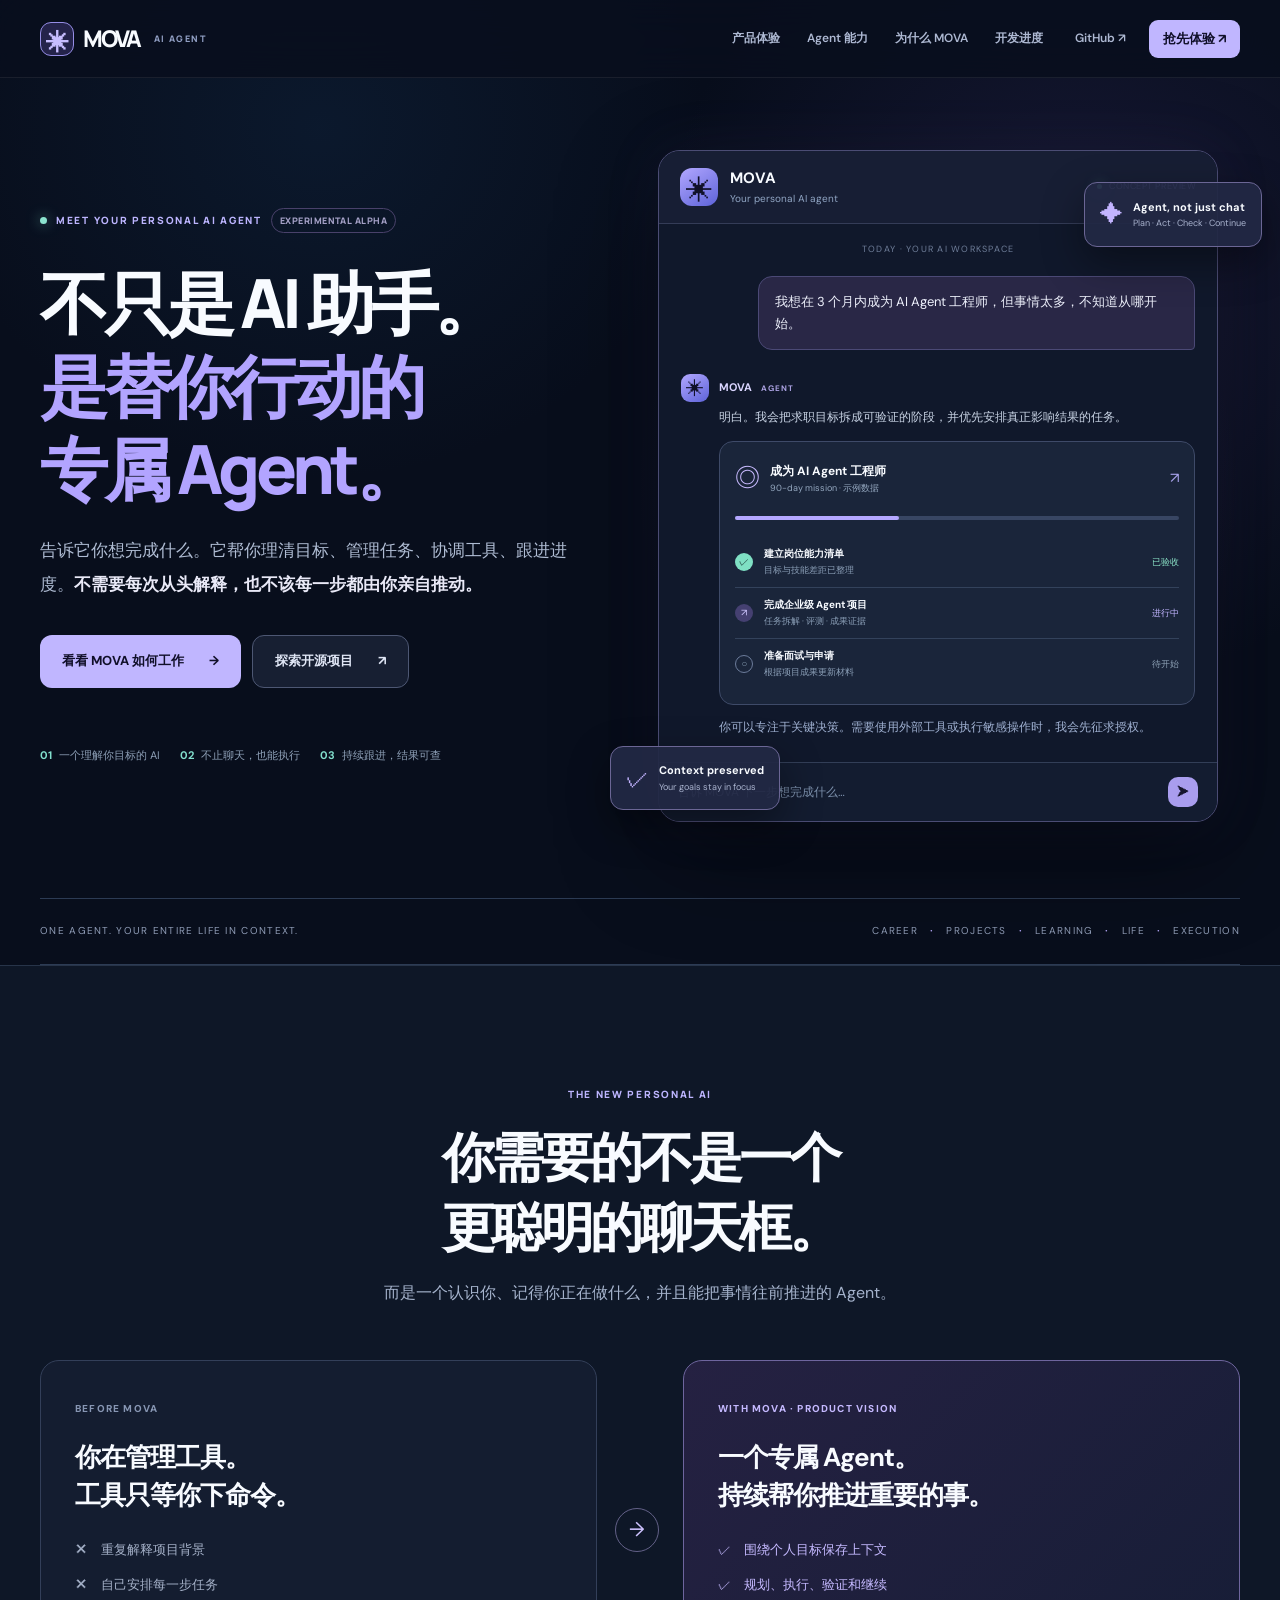
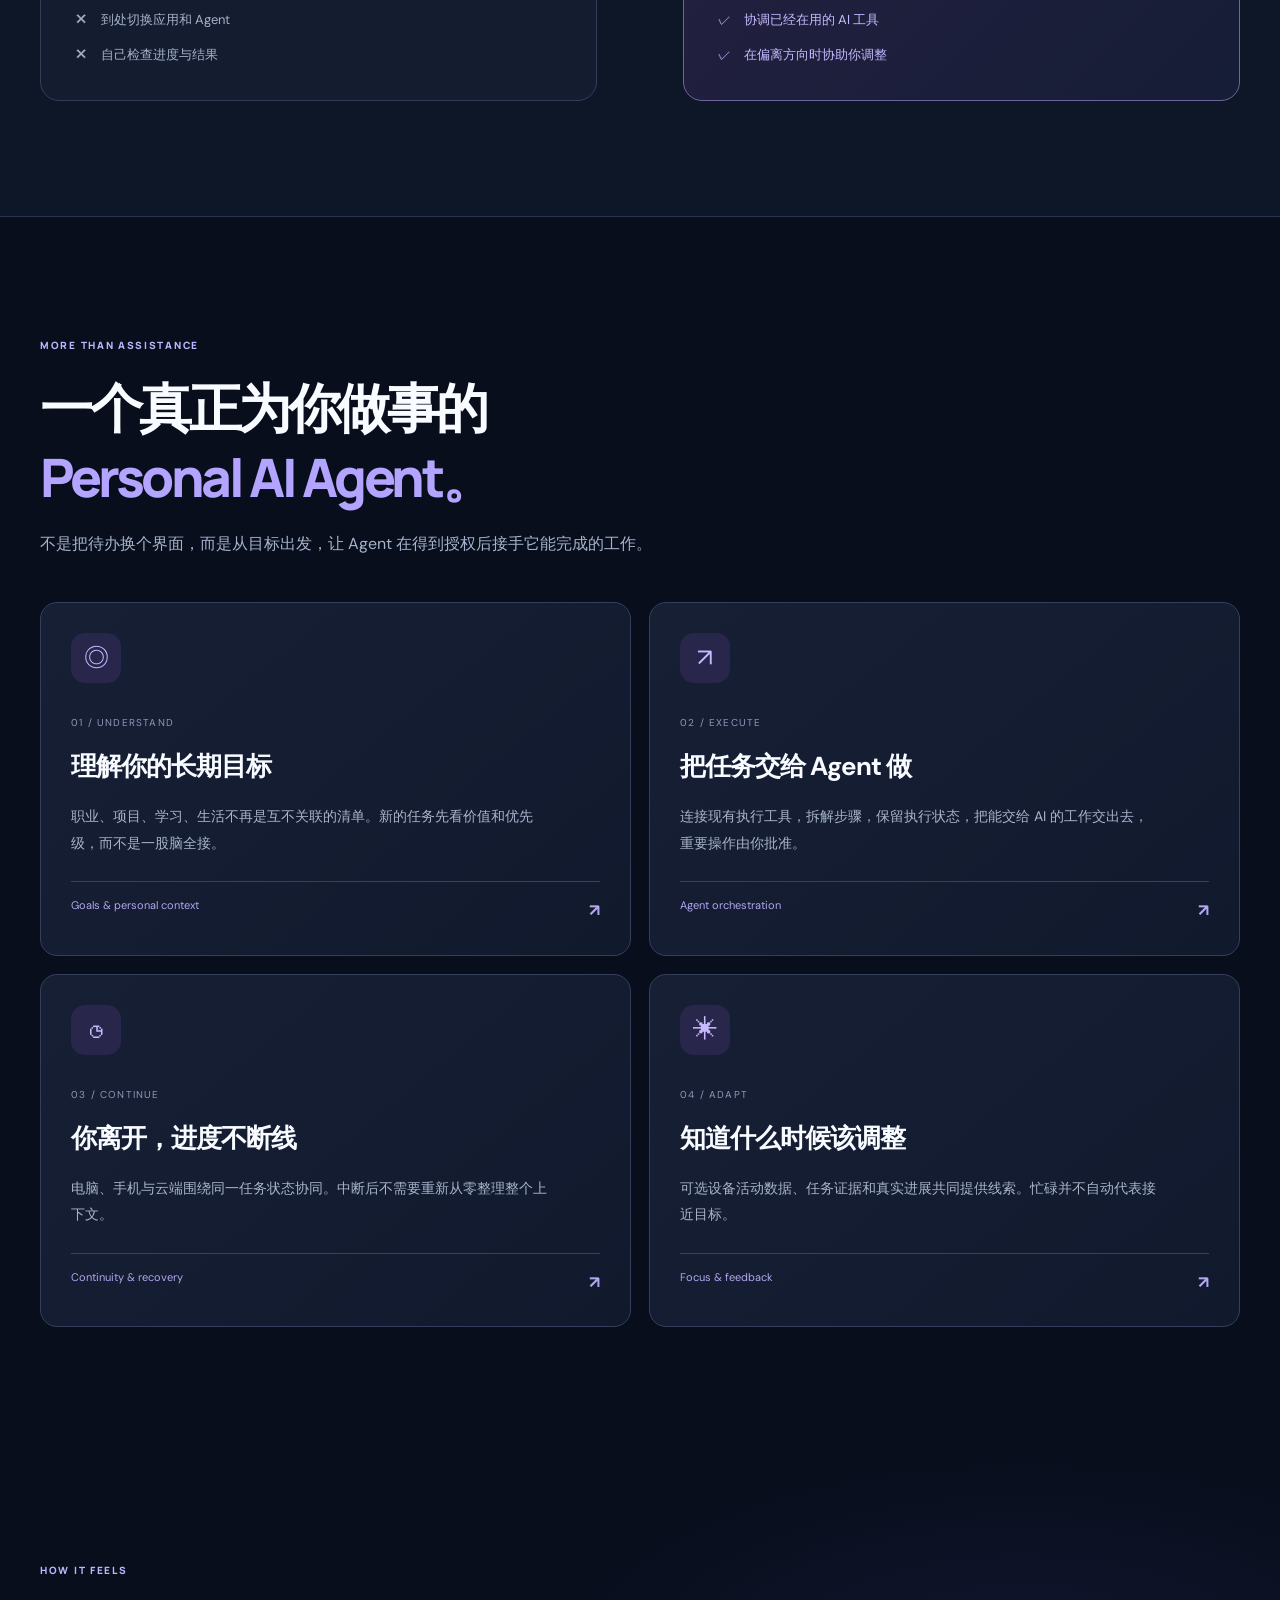
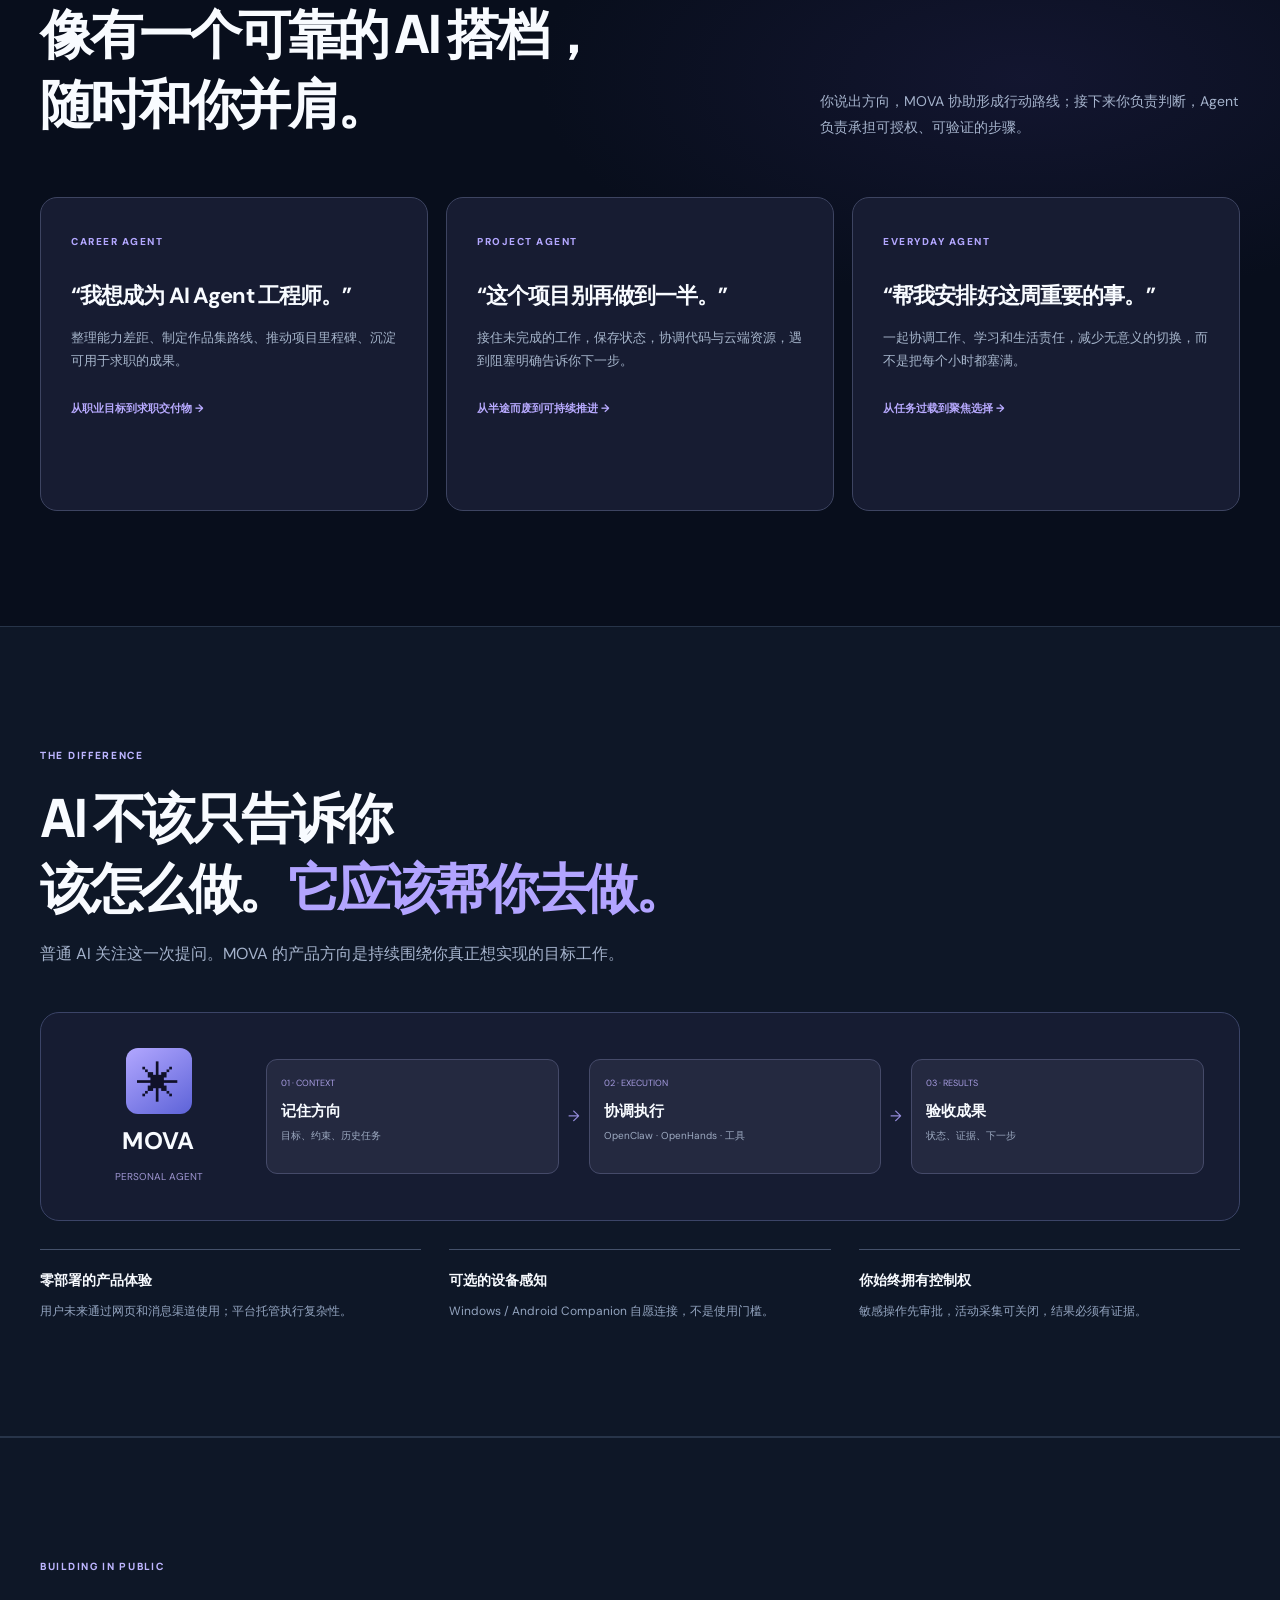
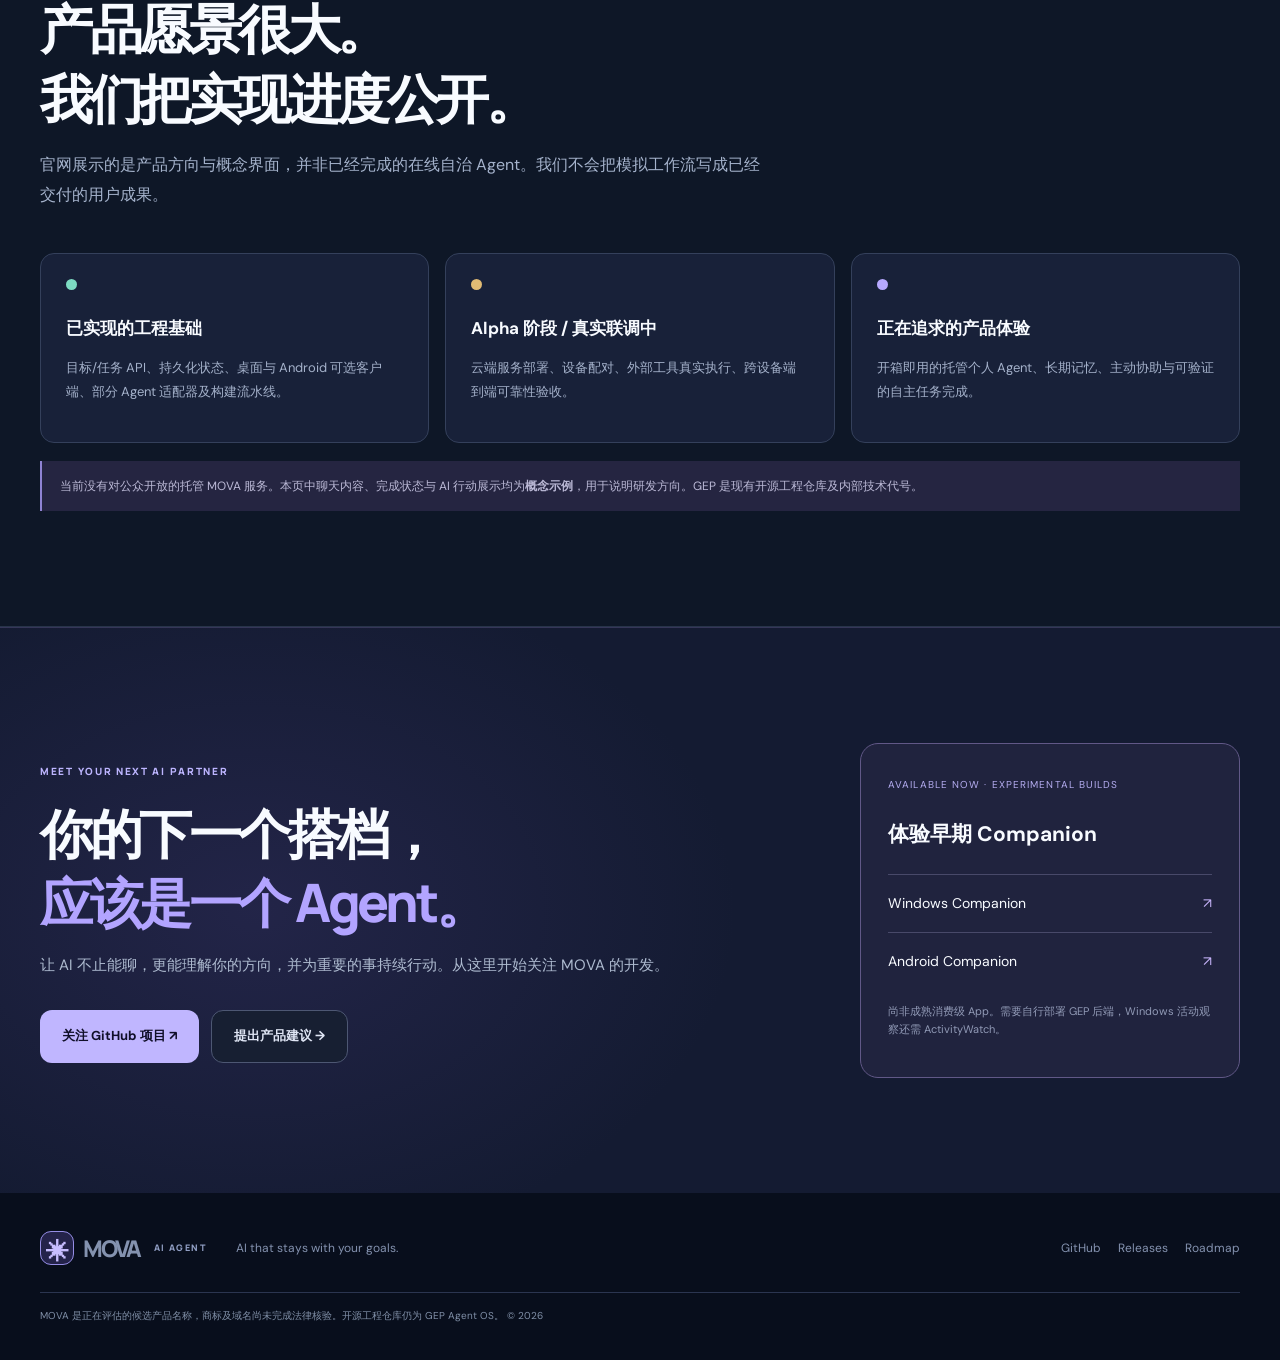
==== commit 612faceb: "feat(brand): relaunch homepage as MOVA personal AI agent with conversational product experience" ====
--- a/site/index.html
+++ b/site/index.html
@@ -1,83 +1,89 @@
 <!doctype html>
-<html lang="zh-CN">
-<head>
+<html lang="zh-CN"><head>
 <meta charset="utf-8"><meta name="viewport" content="width=device-width,initial-scale=1">
-<meta name="theme-color" content="#101827">
-<meta name="description" content="GEP Agent OS：把目标、工作、学习、生活和 AI 执行整合成一个持续推进的系统。不是做更多，而是做成真正重要的事。">
-<meta property="og:type" content="website"><meta property="og:title" content="GEP Agent OS — 把重要的事，真正做成。">
-<meta property="og:description" content="围绕长期目标，统筹任务、精力、AI 工具和成果的个人执行系统。">
-<title>GEP Agent OS — 把重要的事，真正做成。</title>
+<meta name="theme-color" content="#080e1c">
+<meta name="description" content="MOVA — 为你而行动的随身 AI Agent。理解长期目标，接手任务，协调工具，跟进结果。从想做，到做成。">
+<meta property="og:title" content="MOVA — 你的随身 AI Agent，不只回答，更会行动。">
+<meta property="og:description" content="从任务到目标，一个持续记住上下文、协调工作流、跟进成果的个人 AI Agent。">
+<meta property="og:type" content="website">
+<title>MOVA | 你的随身 AI Agent · 让目标真正发生</title>
 <link rel="icon" href="assets/gep-mark.svg" type="image/svg+xml">
 <link rel="stylesheet" href="styles.css">
-</head>
-<body>
-<div class="ambient" aria-hidden="true"></div>
-<header class="site-header"><div class="shell nav">
-<a class="brand" href="#top" aria-label="GEP Agent OS 首页"><img src="assets/gep-mark.svg" width="31" height="31" alt=""><span>GEP<span class="brand-light">Agent OS</span></span></a>
-<nav class="desktop-nav" aria-label="主导航"><a href="#problem">为什么 GEP</a><a href="#experience">工作方式</a><a href="#features">能力</a><a href="#open-source">开源与架构</a></nav>
-<div class="nav-actions"><a href="https://github.com/Benjamindaoson/gep-agent-os" target="_blank" rel="noopener" class="nav-github">GitHub <span aria-hidden="true">↗</span></a><a class="btn btn-small btn-primary" href="#download">获取 Alpha <span>↗</span></a></div>
+</head><body>
+<div class="aura" aria-hidden="true"></div>
+<header class="topbar"><div class="container nav">
+<a href="#top" class="brand" aria-label="MOVA 首页"><span class="brand-mark"><span>✳</span></span><span>MOVA</span><span class="brand-suffix">AI AGENT</span></a>
+<nav aria-label="主导航" class="navlinks"><a href="#product">产品体验</a><a href="#agents">Agent 能力</a><a href="#difference">为什么 MOVA</a><a href="#build">开发进度</a></nav>
+<div class="navright"><a class="text-link" target="_blank" rel="noopener" href="https://github.com/Benjamindaoson/gep-agent-os">GitHub ↗</a><a class="pill-button small" href="#early-access">抢先体验 ↗</a></div>
 </div></header>
 <main id="top">
-<section class="hero shell">
-<div class="hero-copy"><div class="eyebrow"><span class="status-dot"></span> NOW BUILDING · OPEN DEVELOPMENT <span class="eyebrow-divider"></span> v0.1.0-alpha.1</div>
-<h1>你的目标，<br><em>不该只停在计划里。</em></h1>
-<p class="hero-lead">工作、学习、生活、项目，永远有做不完的事情。<br class="break-desktop">GEP 帮你把它们连起来——看清什么最重要，保持进度，让每一步都有交代。</p>
-<div class="hero-buttons"><a class="btn btn-primary" href="#experience">探索 GEP <span>→</span></a><a class="btn btn-outline" href="https://github.com/Benjamindaoson/gep-agent-os" target="_blank" rel="noopener">查看开源代码 <span>↗</span></a></div>
-<div class="hero-proof"><div class="avatar-stack"><span>G</span><span>E</span><span>P</span></div><div>围绕目标，而非只围绕待办。<small>Goal-aligned · Evidence-driven · Human-controlled</small></div></div>
+<section class="hero container">
+<div class="hero-copy">
+<div class="tagline"><i></i> MEET YOUR PERSONAL AI AGENT <span class="alpha-tag">EXPERIMENTAL ALPHA</span></div>
+<h1>不只是 AI 助手。<br><span>是替你行动的<br>专属 Agent。</span></h1>
+<p class="hero-desc">告诉它你想完成什么。它帮你理清目标、管理任务、协调工具、跟进进度。<strong>不需要每次从头解释，也不该每一步都由你亲自推动。</strong></p>
+<div class="hero-actions"><a class="pill-button" href="#product">看看 MOVA 如何工作 <span>→</span></a><a class="ghost-button" href="https://github.com/Benjamindaoson/gep-agent-os" target="_blank" rel="noopener">探索开源项目 <span>↗</span></a></div>
+<div class="hero-foot"><span><b>01</b> 一个理解你目标的 AI</span><span><b>02</b> 不止聊天，也能执行</span><span><b>03</b> 持续跟进，结果可查</span></div>
 </div>
-<div class="hero-visual" aria-label="GEP 产品概念工作台">
-<div class="halo"></div>
-<div class="mock-browser">
-<div class="mock-bar"><div class="traffic"><i></i><i></i><i></i></div><span class="mock-address"><svg width="11" height="11" viewBox="0 0 24 24" fill="none" stroke="currentColor" stroke-width="2"><rect x="5" y="10" width="14" height="11" rx="2"/><path d="M8 10V7a4 4 0 0 1 8 0v3"/></svg> gep / mission-control</span><span class="bar-icon">⌘</span></div>
-<div class="mock-app"><div class="mock-side"><div class="side-mark">G</div><div class="side-active">▦</div><div>◉</div><div>◷</div><div>▤</div><div class="side-bottom">⚙</div></div>
-<div class="mock-content"><div class="mini-top"><span>MONDAY / YOUR WEEK</span><span class="mini-date">● LIVE DEMO</span></div>
-<h3>One direction. Real progress.</h3><p class="mini-sub">让行动服务长期目标</p>
-<div class="goal-panel"><div class="goal-heading"><span class="goal-symbol">◎</span><div><small>当前战略重点</small><strong>走向具身智能算法工程师</strong></div><span class="goal-more">⋯</span></div><div class="goal-meter"><span></span></div><div class="goal-foot"><span>以已验收的成果为依据</span><span>2 / 4 milestones</span></div></div>
-<div class="mini-grid"><div class="stat"><small>ACTIVE PROJECTS</small><strong>02</strong><span>保持聚焦</span></div><div class="stat"><small>VERIFIED OUTPUTS</small><strong>06</strong><span>成果有证据</span></div></div>
-<div class="mock-section-title">NEXT MEANINGFUL STEPS <span>→</span></div>
-<div class="task-line"><span class="task-check done">✓</span><div><strong>完成基础评测</strong><small>VLA-Forge · 已附测试报告</small></div><span class="task-label">VERIFIED</span></div>
-<div class="task-line"><span class="task-check">◌</span><div><strong>整理失败案例并复盘</strong><small>VLA-Forge · 等待执行</small></div><span class="task-label neutral">NEXT</span></div>
-<div class="signal"><span>✧</span><div><strong>GEP Insight</strong><p>新项目会挤占本周的核心实验时间。先完成当前里程碑？</p></div></div>
+<div class="demo-shell">
+<div class="demo-halo"></div>
+<div class="demo-app" aria-label="MOVA Agent 产品概念演示，非在线运行的 Agent">
+<div class="demo-head"><div class="agent-avatar">✳</div><div><strong>MOVA</strong><small>Your personal AI agent</small></div><span class="online"><i></i> CONCEPT PREVIEW</span></div>
+<div class="demo-body">
+<div class="demo-time">TODAY · YOUR AI WORKSPACE</div>
+<div class="bubble-user">我想在 3 个月内成为 AI Agent 工程师，但事情太多，不知道从哪开始。</div>
+<div class="ai-turn"><div class="turn-avatar">✳</div><div class="turn-content"><span class="turn-name">MOVA <i>AGENT</i></span>
+<p>明白。我会把求职目标拆成可验证的阶段，并优先安排真正影响结果的任务。</p>
+<div class="agent-plan">
+<div class="plan-header"><span class="plan-icon">◎</span><div><b>成为 AI Agent 工程师</b><small>90-day mission · 示例数据</small></div><span class="plan-link">↗</span></div>
+<div class="progress-track"><span></span></div>
+<div class="plan-row"><span class="done">✓</span><div><b>建立岗位能力清单</b><small>目标与技能差距已整理</small></div><label>已验收</label></div>
+<div class="plan-row"><span class="working">↗</span><div><b>完成企业级 Agent 项目</b><small>任务拆解 · 评测 · 成果证据</small></div><label class="blue">进行中</label></div>
+<div class="plan-row"><span class="open">○</span><div><b>准备面试与申请</b><small>根据项目成果更新材料</small></div><label class="dim">待开始</label></div>
+</div>
+<p class="ai-question">你可以专注于关键决策。需要使用外部工具或执行敏感操作时，我会先征求授权。</p>
 </div></div>
 </div>
-<div class="floating-card float-top"><span>↗</span><div><strong>From tasks to outcomes</strong><small>Know what really moved forward</small></div></div>
-<div class="floating-card float-bottom"><span class="green-round">✓</span><div><strong>Evidence saved</strong><small>Progress you can actually verify</small></div></div>
+<div class="demo-compose"><span>告诉 MOVA 下一步想完成什么…</span><span class="send-circle">➤</span></div>
+</div>
+<div class="floating-note note-one"><span>✦</span><div><b>Agent, not just chat</b><small>Plan · Act · Check · Continue</small></div></div>
+<div class="floating-note note-two"><span>✓</span><div><b>Context preserved</b><small>Your goals stay in focus</small></div></div>
 </div>
 </section>
-<div class="shell"><div class="trust-line"><span>BUILT FOR THE WAY WE ACTUALLY LIVE AND WORK</span><span class="trust-separator"></span><span>GOALS</span><span>PROJECTS</span><span>LEARNING</span><span>LIFE</span><span>AI WORKFLOWS</span></div></div>
-
-<section id="problem" class="section shell"><div class="section-title"><span class="overline">01 / THE PROBLEM</span><h2>忙碌，不等于前进。</h2><p>传统工具各自管理一件事。真正影响结果的，却是这些事如何互相争夺你的时间和精力。</p></div>
-<div class="pain-grid"><article class="pain-card"><span class="pain-icon">01</span><h3>每天做了很多，<br>重要的事却没完成。</h3><p>待办清单变短了，长期目标仍然停在原地。</p></article><article class="pain-card"><span class="pain-icon">02</span><h3>项目开了很多，<br>每一个都做到一半。</h3><p>工具、分支、云环境、历史上下文越堆越乱。</p></article><article class="pain-card"><span class="pain-icon">03</span><h3>AI 很会回答，<br>但仍需要你盯着。</h3><p>每次切换设备和会话，都像重新交代一个项目。</p></article></div>
-<div class="problem-statement"><span class="quote-mark">“</span><p>我们不缺工具，不缺计划，<br><strong>缺的是一个能持续把生活和行动拉回正确方向的系统。</strong></p><span class="quote-foot">THE GEP THESIS</span></div>
-</section>
-
-<section id="experience" class="section band"><div class="shell"><div class="section-title"><span class="overline">02 / THE EXPERIENCE</span><h2>从想法到成果，<br>始终是一条连续的路。</h2><p>不是再多一个 App，而是把原本分散的工作流组合成一个可持续的行动闭环。</p></div>
-<div class="steps"><div class="step"><div class="step-count">01</div><div><h3>先问：值得做吗？</h3><p>新想法、新项目、新机会进来时，先看它是否符合你的长期方向与当下资源。</p></div><span class="step-symbol">◎</span></div>
-<div class="step"><div class="step-count">02</div><div><h3>把目标变成看得见的路线</h3><p>关联工作、学习、生活责任，拆成有定义、有证据、有完成标准的阶段。</p></div><span class="step-symbol">⇢</span></div>
-<div class="step"><div class="step-count">03</div><div><h3>让合适的工具做合适的事</h3><p>保留现有 GitHub、AI Agent、数据和云资源；GEP 的方向是统一协调，而非替换。</p></div><span class="step-symbol">✳</span></div>
-<div class="step"><div class="step-count">04</div><div><h3>中断能继续，成果可验收</h3><p>以持久化状态和证据为基础恢复工作；用真实交付，而非 AI 的“已完成”，衡量进展。</p></div><span class="step-symbol">✓</span></div></div></div></section>
-
-<section id="features" class="section shell"><div class="section-title"><span class="overline">03 / WHAT MATTERS</span><h2>你需要的不是更多功能。<br><span class="muted-h2">而是更少的管理负担。</span></h2></div>
+<div class="container"><div class="signal-strip"><span>ONE AGENT. YOUR ENTIRE LIFE IN CONTEXT.</span><div>CAREER <b>·</b> PROJECTS <b>·</b> LEARNING <b>·</b> LIFE <b>·</b> EXECUTION</div></div></div>
+<section class="section section-contrast" id="product"><div class="container">
+<div class="section-heading center"><span class="kicker">THE NEW PERSONAL AI</span><h2>你需要的不是一个<br>更聪明的聊天框。</h2><p>而是一个认识你、记得你正在做什么，并且能把事情往前推进的 Agent。</p></div>
+<div class="shift-grid">
+<div class="shift-card old"><span>BEFORE MOVA</span><h3>你在管理工具。<br>工具只等你下命令。</h3><div class="old-list"><div>✕　重复解释项目背景</div><div>✕　自己安排每一步任务</div><div>✕　到处切换应用和 Agent</div><div>✕　自己检查进度与结果</div></div></div>
+<div class="shift-arrow">→</div>
+<div class="shift-card new"><span>WITH MOVA · PRODUCT VISION</span><h3>一个专属 Agent。<br>持续帮你推进重要的事。</h3><div class="new-list"><div>✓　围绕个人目标保存上下文</div><div>✓　规划、执行、验证和继续</div><div>✓　协调已经在用的 AI 工具</div><div>✓　在偏离方向时协助你调整</div></div></div>
+</div>
+</div></section>
+<section class="section" id="agents"><div class="container">
+<div class="section-heading"><span class="kicker">MORE THAN ASSISTANCE</span><h2>一个真正为你做事的<br><span>Personal AI Agent。</span></h2><p>不是把待办换个界面，而是从目标出发，让 Agent 在得到授权后接手它能完成的工作。</p></div>
 <div class="feature-grid">
-<article class="feature feature-wide"><div class="feature-tag">DIRECTION</div><h3>所有目标，放在同一张地图上。</h3><p>职业、学习、健康、生活和探索，都可以拥有独立价值。识别协同与冲突，而不是把人生压缩为单一效率分数。</p><div class="goal-map" aria-hidden="true"><div class="map-center">YOUR<br>GOALS</div><div class="map-node n1">CAREER</div><div class="map-node n2">LEARNING</div><div class="map-node n3">LIFE</div><div class="map-node n4">HEALTH</div><div class="map-line m1"></div><div class="map-line m2"></div><div class="map-line m3"></div><div class="map-line m4"></div></div></article>
-<article class="feature"><div class="feature-tag">MOMENTUM</div><h3>少开新坑。<br>把重要项目做完。</h3><p>限制并行项目、明确下一步、设置验收门槛。不要让局部忙碌掩盖整体停滞。</p><div class="stack"><div class="stack-row"><span class="stack-dot"></span><span>Baseline verified</span><span>✓</span></div><div class="stack-row"><span class="stack-dot pending"></span><span>Review failures</span><span>→</span></div><div class="stack-row dim"><span class="stack-dot empty"></span><span>Ship demo</span><span>◌</span></div></div></article>
-<article class="feature"><div class="feature-tag">AWARENESS</div><h3>能自动记录的，<br>不再靠毅力。</h3><p>Windows 和 Android 可选 Companion 帮助采集经过授权的活动信号。你保留开启、暂停与删除的控制权。</p><div class="device-cards"><div><span>▣</span><strong>Windows</strong><small>ActivityWatch + Git</small></div><div><span>▯</span><strong>Android</strong><small>Usage stats</small></div></div></article>
-<article class="feature feature-wide execution-feature"><div class="feature-tag">ORCHESTRATION</div><h3>你的工具，不需要再各自为战。</h3><p>GEP 的方向是连接现有的执行工具，保持任务上下文、资源位置和验收结果一致。Agent 是执行者，目标始终由你决定。</p><div class="tool-track"><span>GEP CORE</span><span>↔</span><span>OpenClaw</span><span>↔</span><span>OpenHands</span><span>↔</span><span>GitHub</span><span>↔</span><span>Cloud</span></div></article>
+<article class="feature-card"><div class="feature-symbol">◎</div><span>01 / UNDERSTAND</span><h3>理解你的长期目标</h3><p>职业、项目、学习、生活不再是互不关联的清单。新的任务先看价值和优先级，而不是一股脑全接。</p><div class="feature-bottom">Goals & personal context <b>↗</b></div></article>
+<article class="feature-card"><div class="feature-symbol">↗</div><span>02 / EXECUTE</span><h3>把任务交给 Agent 做</h3><p>连接现有执行工具，拆解步骤，保留执行状态，把能交给 AI 的工作交出去，重要操作由你批准。</p><div class="feature-bottom">Agent orchestration <b>↗</b></div></article>
+<article class="feature-card"><div class="feature-symbol">◷</div><span>03 / CONTINUE</span><h3>你离开，进度不断线</h3><p>电脑、手机与云端围绕同一任务状态协同。中断后不需要重新从零整理整个上下文。</p><div class="feature-bottom">Continuity & recovery <b>↗</b></div></article>
+<article class="feature-card"><div class="feature-symbol">✳</div><span>04 / ADAPT</span><h3>知道什么时候该调整</h3><p>可选设备活动数据、任务证据和真实进展共同提供线索。忙碌并不自动代表接近目标。</p><div class="feature-bottom">Focus & feedback <b>↗</b></div></article>
+</div>
 </div></section>
-
-<section class="section band status-band" id="status"><div class="shell"><div class="split-heading"><div><span class="overline">04 / BUILDING IN PUBLIC</span><h2>我们正在认真地<br>把它做出来。</h2></div><p>我们选择开放开发进度。不是演示里出现了，就代表产品已实现；每一项能力都应有可检查的证据。</p></div>
-<div class="status-grid">
-<div class="status-card"><span class="status-mark done">✓</span><strong>已具备的基础能力</strong><p>目标/项目管理、证据记录、基础执行适配器、Windows 与 Android 客户端构建、云端 Web 应用代码。</p></div>
-<div class="status-card"><span class="status-mark current">↗</span><strong>正在完成真实联调</strong><p>托管部署、账号配对、设备数据同步、任务执行和完整端到端验收。</p></div>
-<div class="status-card"><span class="status-mark later">◇</span><strong>长期产品方向</strong><p>长期可靠自主执行、跨设备接力、深度目标纠偏以及低维护负担的个人智能系统。</p></div>
-</div><p class="status-caption">当前提供实验性 Alpha 安装包和开源代码。GEP 尚无面向公众运行的托管 SaaS；客户端需要配置后端。官网中的工作台为概念示意，不代表已上线的真实数据。</p>
+<section class="section showcase-section" id="experience"><div class="container">
+<div class="showcase-top"><div><span class="kicker">HOW IT FEELS</span><h2>像有一个可靠的 AI 搭档，<br>随时和你并肩。</h2></div><p>你说出方向，MOVA 协助形成行动路线；接下来你负责判断，Agent 负责承担可授权、可验证的步骤。</p></div>
+<div class="scenarios"><article><span>CAREER AGENT</span><h3>“我想成为 AI Agent 工程师。”</h3><p>整理能力差距、制定作品集路线、推动项目里程碑、沉淀可用于求职的成果。</p><b>从职业目标到求职交付物 →</b></article>
+<article><span>PROJECT AGENT</span><h3>“这个项目别再做到一半。”</h3><p>接住未完成的工作，保存状态，协调代码与云端资源，遇到阻塞明确告诉你下一步。</p><b>从半途而废到可持续推进 →</b></article>
+<article><span>EVERYDAY AGENT</span><h3>“帮我安排好这周重要的事。”</h3><p>一起协调工作、学习和生活责任，减少无意义的切换，而不是把每个小时都塞满。</p><b>从任务过载到聚焦选择 →</b></article></div>
 </div></section>
-
-<section id="open-source" class="section shell"><div class="section-title"><span class="overline">05 / OPEN BY DESIGN</span><h2>把复杂性留给系统。<br>把控制权还给你。</h2><p>我们不是另一个 Coding Agent。GEP 以现有成熟工具为执行层，专注人与目标、任务和成果之间的连接。</p></div>
-<div class="principles"><div><span>01</span><strong>Human-controlled</strong><p>重要决策与敏感操作，始终由你批准。</p></div><div><span>02</span><strong>Evidence-driven</strong><p>不能只凭模型回复，就宣布事情已完成。</p></div><div><span>03</span><strong>Portable by design</strong><p>任务状态和资产尽可能保持可恢复、可迁移。</p></div><div><span>04</span><strong>Privacy-first observation</strong><p>采集由你选择；不用监控也可以使用基础产品。</p></div></div></section>
-
-<section id="download" class="section cta-section"><div class="shell cta-wrap"><div><span class="overline">GET INVOLVED</span><h2>开始，让重要的事情<br><em>真正向前走。</em></h2><p>目前开放源码与实验性客户端预发布版本。探索项目、反馈问题，或者和我们一起构建下一代个人智能系统。</p><div class="cta-buttons"><a class="btn btn-primary" href="https://github.com/Benjamindaoson/gep-agent-os/releases/tag/v0.1.0-alpha.1" target="_blank" rel="noopener">下载 Alpha <span>↗</span></a><a class="btn btn-outline" href="https://github.com/Benjamindaoson/gep-agent-os/issues" target="_blank" rel="noopener">提出建议 <span>→</span></a></div></div><div class="download-panel"><span class="panel-header">RELEASE / v0.1.0-alpha.1</span><a href="https://github.com/Benjamindaoson/gep-agent-os/releases/download/v0.1.0-alpha.1/GEP-Companion-Windows-x64.exe"><span>▣</span><div><strong>Windows Companion</strong><small>Portable .exe · unsigned alpha</small></div><b>↗</b></a><a href="https://github.com/Benjamindaoson/gep-agent-os/releases/download/v0.1.0-alpha.1/GEP-Companion-Android-debug.apk"><span>▯</span><div><strong>Android Companion</strong><small>Debug .apk · experimental</small></div><b>↗</b></a><a href="https://github.com/Benjamindaoson/gep-agent-os"><span>⌘</span><div><strong>Source on GitHub</strong><small>Review & contribute</small></div><b>↗</b></a></div></div></section>
+<section class="section operating-section" id="difference"><div class="container"><div class="section-heading"><span class="kicker">THE DIFFERENCE</span><h2>AI 不该只告诉你<br>该怎么做。<span>它应该帮你去做。</span></h2><p>普通 AI 关注这一次提问。MOVA 的产品方向是持续围绕你真正想实现的目标工作。</p></div>
+<div class="operating-diagram"><div class="op-core"><div class="op-avatar">✳</div><strong>MOVA</strong><small>PERSONAL AGENT</small></div><div class="op-flow"><div><small>01 · CONTEXT</small><b>记住方向</b><p>目标、约束、历史任务</p></div><span>→</span><div><small>02 · EXECUTION</small><b>协调执行</b><p>OpenClaw · OpenHands · 工具</p></div><span>→</span><div><small>03 · RESULTS</small><b>验收成果</b><p>状态、证据、下一步</p></div></div></div>
+<div class="operating-foot"><div><b>零部署的产品体验</b><span>用户未来通过网页和消息渠道使用；平台托管执行复杂性。</span></div><div><b>可选的设备感知</b><span>Windows / Android Companion 自愿连接，不是使用门槛。</span></div><div><b>你始终拥有控制权</b><span>敏感操作先审批，活动采集可关闭，结果必须有证据。</span></div></div>
+</div></section>
+<section class="section build-section" id="build"><div class="container"><div class="section-heading"><span class="kicker">BUILDING IN PUBLIC</span><h2>产品愿景很大。<br>我们把实现进度公开。</h2><p>官网展示的是产品方向与概念界面，并非已经完成的在线自治 Agent。我们不会把模拟工作流写成已经交付的用户成果。</p></div>
+<div class="build-grid"><div><span class="build-dot green"></span><b>已实现的工程基础</b><p>目标/任务 API、持久化状态、桌面与 Android 可选客户端、部分 Agent 适配器及构建流水线。</p></div><div><span class="build-dot amber"></span><b>Alpha 阶段 / 真实联调中</b><p>云端服务部署、设备配对、外部工具真实执行、跨设备端到端可靠性验收。</p></div><div><span class="build-dot purple"></span><b>正在追求的产品体验</b><p>开箱即用的托管个人 Agent、长期记忆、主动协助与可验证的自主任务完成。</p></div></div>
+<div class="build-note">当前没有对公众开放的托管 MOVA 服务。本页中聊天内容、完成状态与 AI 行动展示均为<strong>概念示例</strong>，用于说明研发方向。GEP 是现有开源工程仓库及内部技术代号。</div>
+</div></section>
+<section class="section final-cta" id="early-access"><div class="container cta-layout"><div><span class="kicker">MEET YOUR NEXT AI PARTNER</span><h2>你的下一个搭档，<br><span>应该是一个 Agent。</span></h2><p>让 AI 不止能聊，更能理解你的方向，并为重要的事持续行动。从这里开始关注 MOVA 的开发。</p><div class="cta-actions"><a class="pill-button" href="https://github.com/Benjamindaoson/gep-agent-os" target="_blank" rel="noopener">关注 GitHub 项目 ↗</a><a class="ghost-button" href="https://github.com/Benjamindaoson/gep-agent-os/issues" target="_blank" rel="noopener">提出产品建议 →</a></div></div>
+<div class="release-box"><small>AVAILABLE NOW · EXPERIMENTAL BUILDS</small><h3>体验早期 Companion</h3><a href="https://github.com/Benjamindaoson/gep-agent-os/releases/download/v0.1.0-alpha.1/GEP-Companion-Windows-x64.exe">Windows Companion <span>↗</span></a><a href="https://github.com/Benjamindaoson/gep-agent-os/releases/download/v0.1.0-alpha.1/GEP-Companion-Android-debug.apk">Android Companion <span>↗</span></a><p>尚非成熟消费级 App。需要自行部署 GEP 后端，Windows 活动观察还需 ActivityWatch。</p></div></div></section>
 </main>
-<footer class="site-footer"><div class="shell footer-inner"><a class="brand" href="#top"><img src="assets/gep-mark.svg" width="27" height="27" alt=""><span>GEP<span class="brand-light">Agent OS</span></span></a><span>Start less. Finish what matters.</span><div><a href="https://github.com/Benjamindaoson/gep-agent-os">GitHub</a><a href="https://github.com/Benjamindaoson/gep-agent-os/releases">Releases</a><a href="https://github.com/Benjamindaoson/gep-agent-os/issues">Feedback</a></div><small>© <span id="year">2026</span> GEP Agent OS. Experimental software.</small></div></footer>
-<script>document.getElementById('year').textContent=new Date().getFullYear();</script>
+<footer><div class="container footer"><div class="brand"><span class="brand-mark"><span>✳</span></span><span>MOVA</span><span class="brand-suffix">AI AGENT</span></div><span>AI that stays with your goals.</span><div><a href="https://github.com/Benjamindaoson/gep-agent-os">GitHub</a><a href="https://github.com/Benjamindaoson/gep-agent-os/releases">Releases</a><a href="#build">Roadmap</a></div></div><div class="container footer-note">MOVA 是正在评估的候选产品名称，商标及域名尚未完成法律核验。开源工程仓库仍为 GEP Agent OS。 © 2026</div></footer>
 </body></html>
--- a/site/styles.css
+++ b/site/styles.css
@@ -1,15 +1,8 @@
 @import url('https://fonts.googleapis.com/css2?family=DM+Sans:wght@400;500;600;700&family=Manrope:wght@400;500;600;700;800&display=swap');
-:root{--bg:#0d1421;--panel:#131d2d;--panel2:#182337;--line:rgba(172,199,227,.13);--white:#f2f7fb;--muted:#9aaec4;--mint:#a5efd8;--blue:#86bce9}
-*{box-sizing:border-box}html{scroll-behavior:smooth;scroll-padding-top:90px}body{margin:0;background:var(--bg);color:var(--white);font-family:'DM Sans','Arial','PingFang SC','Microsoft Yahei',sans-serif;font-size:15px;line-height:1.65;overflow-x:hidden}a{text-decoration:none;color:inherit}button,a{-webkit-tap-highlight-color:transparent}a:focus-visible{outline:2px solid var(--mint);outline-offset:5px;border-radius:4px}.shell{width:min(1160px,calc(100% - 52px));margin:0 auto}.ambient{position:absolute;z-index:-1;width:100%;height:920px;top:0;pointer-events:none;background:radial-gradient(ellipse 540px 430px at 81% 30%,rgba(46,107,160,.19),transparent 75%),radial-gradient(ellipse 520px 380px at 14% 6%,rgba(32,84,90,.13),transparent 75%)}
-.site-header{height:82px;border-bottom:1px solid rgba(174,195,216,.08);position:sticky;top:0;z-index:50;background:rgba(13,20,33,.88);backdrop-filter:blur(20px)}.nav{height:100%;display:flex;align-items:center;gap:45px}.brand{display:inline-flex;align-items:center;gap:10px;font-family:Manrope,sans-serif;font-weight:800;white-space:nowrap;letter-spacing:-.06em;font-size:19px}.brand img{display:block}.brand-light{color:#7f96ae;font-weight:600;margin-left:5px;letter-spacing:-.045em}.desktop-nav{display:flex;gap:29px;align-items:center;margin-left:auto}.desktop-nav a,.nav-github{color:#a9b9c9;font-size:13px;font-weight:600;transition:color .2s}.desktop-nav a:hover,.nav-github:hover{color:#fff}.nav-actions{display:flex;gap:22px;align-items:center}.btn{display:inline-flex;align-items:center;justify-content:center;gap:27px;min-height:50px;padding:0 23px;border-radius:9px;font-size:14px;font-weight:700;transition:transform .2s,background .2s,box-shadow .2s}.btn:hover{transform:translateY(-2px)}.btn span{font-size:18px;font-weight:500}.btn-primary{background:var(--mint);color:#0b2630}.btn-primary:hover{box-shadow:0 9px 35px rgba(142,231,202,.13);background:#baffdf}.btn-outline{border:1px solid #405268;background:rgba(20,30,46,.7);color:#dce9f3}.btn-outline:hover{background:#1e3043}.btn-small{min-height:36px;padding:0 14px;gap:12px;border-radius:7px;font-size:12px}
-.hero{min-height:675px;display:grid;grid-template-columns:.98fr 1.02fr;gap:30px;align-items:center;padding-top:72px;padding-bottom:76px}.hero-copy{position:relative;z-index:2}.eyebrow,.overline{font-size:11px;letter-spacing:.17em;color:var(--mint);font-family:Manrope,Arial,sans-serif;font-weight:800}.eyebrow{display:flex;align-items:center;gap:12px;letter-spacing:.11em}.status-dot{width:7px;height:7px;background:var(--mint);border-radius:50%;box-shadow:0 0 0 5px rgba(142,231,202,.08)}.eyebrow-divider{width:1px;height:12px;background:#51717b}.hero h1,h2,h3{font-family:Manrope,'PingFang SC','Microsoft Yahei',sans-serif;letter-spacing:-.045em}.hero h1{font-size:clamp(43px,5.3vw,70px);line-height:1.23;letter-spacing:-.075em;font-weight:800;margin:29px 0 24px}.hero h1 em,.cta-wrap h2 em{font-style:normal;color:var(--mint)}.hero-lead{max-width:490px;font-size:16px;line-height:2;color:#b4c5d5;margin:0}.hero-buttons{display:flex;gap:12px;margin-top:34px}.hero-proof{display:flex;align-items:center;gap:15px;margin-top:52px;font-size:12px;color:#d6e7ed}.hero-proof small{display:block;color:#7c97ae;margin-top:3px;font-size:11px}.avatar-stack{display:flex;padding-left:7px}.avatar-stack span{width:32px;height:32px;border-radius:50%;background:#223c4f;border:2px solid #0d1421;margin-left:-7px;display:flex;align-items:center;justify-content:center;font-weight:700;color:#b0dfd1;font-size:11px}.avatar-stack span:nth-child(2){background:#2a3758}.avatar-stack span:nth-child(3){background:#344c52}
-.hero-visual{position:relative;min-height:505px;display:flex;align-items:center;justify-content:center}.halo{position:absolute;width:600px;height:530px;background:radial-gradient(ellipse,rgba(58,119,174,.22),transparent 66%);filter:blur(10px)}.mock-browser{position:relative;width:100%;max-width:554px;transform:perspective(1050px) rotateY(-6deg) rotateX(3deg);box-shadow:0 38px 95px rgba(0,0,0,.42);border:1px solid #354458;border-radius:13px;overflow:hidden;background:#131d2d}.mock-bar{height:39px;background:#1a2737;border-bottom:1px solid #2b3b4c;display:flex;align-items:center;padding:0 14px;gap:25px}.traffic{display:flex;gap:5px}.traffic i{height:7px;width:7px;background:#6b8498;border-radius:50%}.traffic i:first-child{background:#a57570}.traffic i:nth-child(2){background:#a9a075}.mock-address{height:22px;background:#121e2c;border-radius:4px;display:flex;gap:8px;align-items:center;justify-content:center;flex:1;color:#7895ac;font-size:10px}.bar-icon{color:#6f8296}.mock-app{display:flex;min-height:401px}.mock-side{width:49px;border-right:1px solid #2a394c;display:flex;align-items:center;flex-direction:column;gap:25px;padding-top:15px;font-size:15px;color:#6e879e}.side-mark{height:23px;width:23px;border-radius:6px;background:#a7e8d6;color:#123547;display:grid;place-items:center;font-weight:900;font-size:12px}.side-active{color:#b9f3de;background:#294b54;padding:6px;border-radius:7px}.side-bottom{margin-top:auto;margin-bottom:15px}.mock-content{flex:1;min-width:0;padding:23px}.mini-top{font-size:9px;letter-spacing:.12em;color:#88a2b6;display:flex;justify-content:space-between;font-weight:700}.mini-date{color:#98e2cd}.mock-content h3{margin:13px 0 0;font-size:20px;color:#f0f7fa}.mini-sub{font-size:10px;color:#90a4b7;margin:2px 0 19px}.goal-panel{background:#1d2d3b;border:1px solid #32485a;border-radius:10px;padding:14px}.goal-heading{display:flex;gap:11px;align-items:center}.goal-symbol{font-size:23px;color:#a6ead9}.goal-heading div{flex:1}.goal-heading small{display:block;color:#94a7bb;font-size:9px}.goal-heading strong{display:block;font-size:12px}.goal-more{color:#8299aa}.goal-meter{height:6px;border-radius:8px;background:#34495b;overflow:hidden;margin-top:13px}.goal-meter span{display:block;width:50%;height:100%;background:#a7e9d9}.goal-foot{display:flex;justify-content:space-between;color:#99afc0;font-size:9px;margin-top:7px}.mini-grid{display:grid;grid-template-columns:1fr 1fr;gap:9px;margin:11px 0 18px}.stat{background:#1a2938;border:1px solid #2b4052;border-radius:8px;padding:11px}.stat small,.stat span{font-size:8px;color:#93aabb;display:block;letter-spacing:.06em}.stat strong{display:block;font-size:22px;line-height:1.5}.stat span{color:#99c7ba}.mock-section-title{font-size:9px;letter-spacing:.1em;font-weight:700;color:#bdcfdb;display:flex;justify-content:space-between;margin-bottom:7px}.task-line{display:flex;gap:10px;align-items:center;background:#1a2938;border-radius:6px;padding:9px;margin-bottom:6px}.task-check{border:1px solid #638697;width:19px;height:19px;border-radius:50%;display:grid;place-items:center;color:#95b8c9}.task-check.done{background:#2a6159;border-color:#449b82;color:#c5ffeb}.task-line div{flex:1}.task-line strong{font-size:10px;display:block}.task-line small{font-size:9px;color:#829aac;display:block}.task-label{font-size:8px;color:#98e3c7}.task-label.neutral{color:#9fb5c3}.signal{display:flex;gap:11px;padding:11px 12px;border:1px solid #396057;background:#1b3338;border-radius:9px;margin-top:12px}.signal>span{color:#a3f1d1;font-size:19px}.signal strong{font-size:10px;color:#b1f1d4}.signal p{font-size:9px;margin:2px 0 0;line-height:1.5;color:#b3ccca}.floating-card{position:absolute;z-index:4;background:rgba(31,46,61,.96);border:1px solid #496078;box-shadow:0 13px 30px rgba(0,0,0,.25);border-radius:12px;padding:12px 15px;display:flex;align-items:center;gap:12px}.floating-card>span{font-size:22px;color:#a6e6d4}.floating-card strong{font-size:11px;display:block}.floating-card small{font-size:9px;color:#98abbe}.float-top{right:-18px;top:52px}.float-bottom{left:-22px;bottom:38px}.green-round{display:grid;place-items:center;background:#25544b;border-radius:50%;height:28px;width:28px;font-size:14px!important}
-.trust-line{min-height:82px;display:flex;align-items:center;justify-content:space-between;gap:15px;border-top:1px solid var(--line);border-bottom:1px solid var(--line);color:#7990a7;font-family:Manrope,sans-serif;font-weight:700;font-size:11px;letter-spacing:.11em}.trust-line>span:first-child{font-size:9px;letter-spacing:.13em}.trust-separator{height:20px;width:1px;background:#344557}
-.section{padding:115px 0}.section-title{max-width:660px;margin-bottom:44px}.section-title h2,.split-heading h2{font-size:clamp(34px,4.4vw,51px);line-height:1.32;font-weight:800;margin:15px 0 14px}.section-title p,.split-heading>p{color:var(--muted);font-size:16px;line-height:1.9;max-width:590px}.pain-grid{display:grid;grid-template-columns:repeat(3,1fr);gap:16px}.pain-card{padding:28px 25px 35px;border:1px solid var(--line);background:linear-gradient(155deg,#182337,#141d2c);border-radius:12px;min-height:258px}.pain-icon{font-size:12px;color:#8dbbae;font-weight:700}.pain-card h3{font-size:24px;line-height:1.5;margin:23px 0 13px}.pain-card p{color:#9cb0c1;font-size:13px;margin:0}.problem-statement{margin-top:20px;background:#16283a;border:1px solid #2a4d5c;border-radius:12px;padding:36px 43px;position:relative}.quote-mark{position:absolute;top:16px;right:30px;font-size:80px;color:#40746c;line-height:1}.problem-statement p{font-size:22px;line-height:1.65;margin:0}.problem-statement strong{color:var(--mint)}.quote-foot{font-size:10px;letter-spacing:.18em;color:#80bbaa;display:block;margin-top:24px;font-weight:700}
-.band{background:#101c2b;border-top:1px solid var(--line);border-bottom:1px solid var(--line)}.steps{border-top:1px solid #344257}.step{display:flex;gap:28px;align-items:center;border-bottom:1px solid #344257;padding:23px 0}.step-count{font-size:12px;color:#8cbbad;font-family:Manrope;letter-spacing:.06em;align-self:flex-start;padding-top:8px}.step>div:nth-child(2){flex:1}.step h3{font-size:22px;margin:0 0 5px}.step p{color:#9eafc0;margin:0;max-width:720px;font-size:14px}.step-symbol{font-size:32px;color:#5d8696;margin-right:25px}
-.muted-h2{color:#8da0b7}.feature-grid{display:grid;grid-template-columns:1fr 1fr;gap:17px}.feature{background:#152132;border:1px solid #2b3e50;border-radius:12px;padding:29px;min-height:320px;overflow:hidden;position:relative}.feature-wide{grid-column:span 2;min-height:265px}.feature-tag{font-size:10px;letter-spacing:.18em;color:#8fcab8;font-weight:800}.feature h3{font-size:26px;line-height:1.45;margin:17px 0 12px}.feature p{font-size:14px;color:#a1b4c6;max-width:580px;margin:0}.goal-map{position:absolute;right:80px;top:18px;height:220px;width:280px}.map-center{height:100px;width:100px;display:grid;place-content:center;text-align:center;line-height:1.5;position:absolute;left:90px;top:62px;border:1px solid #75bdae;border-radius:50%;background:#214044;color:#b9f4df;font-weight:800;letter-spacing:.06em;font-size:13px;z-index:2}.map-node{position:absolute;border:1px solid #3b6170;background:#1d3446;color:#bfd8df;border-radius:20px;padding:5px 12px;font-size:9px;letter-spacing:.08em;z-index:3}.n1{top:10px;left:105px}.n2{top:92px;right:0}.n3{bottom:10px;left:108px}.n4{top:95px;left:0}.map-line{width:1px;height:65px;background:#3c786e;position:absolute;left:140px;top:21px}.m2{transform:rotate(90deg);top:81px;left:198px}.m3{top:145px}.m4{transform:rotate(90deg);top:81px;left:82px}.stack{margin-top:33px;background:#192a3c;border:1px solid #344c5f;border-radius:9px;padding:8px 14px}.stack-row{display:flex;align-items:center;gap:12px;padding:10px 0;border-bottom:1px solid #2d4556;color:#b7cbda;font-size:12px}.stack-row:last-child{border:0}.stack-row span:last-child{margin-left:auto;color:#94d9c1}.stack-row.dim{opacity:.6}.stack-dot{height:12px;width:12px;border-radius:50%;background:#8fd9bd}.stack-dot.pending{background:#e0b87e}.stack-dot.empty{background:#526779}.device-cards{display:flex;gap:12px;margin-top:26px}.device-cards>div{background:#1f3043;border:1px solid #334e63;border-radius:9px;display:flex;flex-direction:column;padding:13px 16px;flex:1}.device-cards span{font-size:26px;color:#9cdbcc}.device-cards strong{font-size:13px;margin-top:6px}.device-cards small{color:#8ca4b9;font-size:10px}.execution-feature{min-height:245px}.tool-track{display:flex;align-items:center;flex-wrap:wrap;gap:9px;margin-top:25px}.tool-track span{background:#203348;color:#b6d2df;border:1px solid #365568;border-radius:5px;padding:7px 12px;font-size:11px}.tool-track span:nth-child(even){border:0;background:transparent;color:#66a69d;padding:2px}.tool-track span:first-child{background:#264c49;color:#b3f5df}
-.split-heading{display:flex;justify-content:space-between;align-items:end;gap:50px;margin-bottom:44px}.split-heading>p{max-width:390px}.status-grid{display:grid;grid-template-columns:repeat(3,1fr);gap:15px}.status-card{border:1px solid #33465b;background:#172637;border-radius:11px;padding:26px;min-height:250px}.status-card strong{font-size:17px;display:block;margin-top:20px}.status-card p{font-size:13px;color:#a3b8c8}.status-mark{display:grid;place-items:center;height:35px;width:35px;border-radius:10px;background:#233e48;color:#aaf3da;font-size:20px}.status-mark.current{background:#324151;color:#a6cdef}.status-mark.later{color:#c6cddc}.status-caption{font-size:12px;color:#8da2b2;margin:23px 0 0}.principles{display:grid;grid-template-columns:1fr 1fr;gap:25px}.principles>div{padding:22px 0;border-top:1px solid #34485a;display:grid;grid-template-columns:43px 1fr;column-gap:16px}.principles span{font-size:11px;color:#8fc8b6}.principles strong{font-size:18px}.principles p{grid-column:2;margin:4px 0;color:#9aacbe;font-size:13px}
-.cta-section{background:radial-gradient(ellipse 600px 420px at 35% 40%,rgba(54,106,107,.20),transparent 85%),#142536;border-top:1px solid #284556}.cta-wrap{display:grid;grid-template-columns:1fr 390px;gap:70px;align-items:center}.cta-wrap h2{font-size:clamp(36px,4.7vw,54px);line-height:1.3;margin:18px 0}.cta-wrap p{max-width:570px;color:#aabdc9;font-size:15px}.cta-buttons{display:flex;gap:12px;flex-wrap:wrap;margin-top:30px}.download-panel{background:#102033;border:1px solid #3a5564;border-radius:13px;padding:20px 22px;box-shadow:0 20px 50px #0c142448}.panel-header{display:block;font-size:11px;letter-spacing:.15em;color:#91c9b9;font-weight:700;margin-bottom:10px}.download-panel a{display:flex;gap:14px;align-items:center;padding:16px 0;border-bottom:1px solid #34485a}.download-panel a:last-child{border:0}.download-panel a>span{width:34px;height:34px;background:#274354;border-radius:8px;display:grid;place-items:center;color:#b8dfda;font-size:20px}.download-panel a>div{flex:1}.download-panel strong{display:block;font-size:13px}.download-panel small{display:block;color:#94a9bb;font-size:11px}.download-panel b{color:#9ee5c9}.download-panel a:hover strong{color:var(--mint)}
-.site-footer{border-top:1px solid #283849;padding:36px 0}.footer-inner{display:flex;align-items:center;gap:30px;flex-wrap:wrap}.footer-inner>span{color:#91a6b8;font-size:12px}.footer-inner>div{margin-left:auto;display:flex;gap:19px;color:#abc0cf;font-size:12px}.footer-inner a:hover{color:var(--mint)}.footer-inner small{flex-basis:100%;color:#71869e;font-size:11px}
-@media(max-width:1100px){.desktop-nav{gap:15px}.nav{gap:18px}.goal-map{right:0;opacity:.7}.hero h1{font-size:55px}.float-top{right:0}.float-bottom{left:0}}@media(max-width:900px){.desktop-nav{display:none}.nav-actions{margin-left:auto}.hero{grid-template-columns:1fr;gap:25px;padding-top:70px}.hero-visual{max-width:590px;margin:0 auto;width:100%;min-height:480px}.hero h1{font-size:clamp(43px,7vw,62px)}.trust-line{flex-wrap:wrap;justify-content:center;padding:20px 0}.trust-line>span:first-child{width:100%;text-align:center}.trust-separator{display:none}.cta-wrap{grid-template-columns:1fr;gap:40px}.download-panel{max-width:530px}.goal-map{right:30px}}@media(max-width:650px){.shell{width:calc(100% - 36px)}.site-header{height:67px}.nav-github{display:none}.hero{padding:55px 0 55px;min-height:0}.hero h1{font-size:44px;margin:22px 0}.hero-lead{font-size:14px}.break-desktop{display:none}.hero-buttons{gap:9px;flex-wrap:wrap}.btn{padding:0 17px;font-size:12px;min-height:46px;gap:12px}.hero-proof{margin-top:31px}.hero-visual{min-height:375px}.mock-browser{transform:none;max-width:500px}.mock-app{min-height:370px}.mock-content{padding:14px}.mock-side{width:35px}.goal-panel{padding:10px}.floating-card{display:none}.mini-top{font-size:8px}.mock-content h3{font-size:17px}.mini-grid{margin-bottom:12px}.goal-foot{font-size:8px}.trust-line{font-size:9px;gap:13px}.section{padding:78px 0}.section-title{margin-bottom:27px}.section-title h2,.split-heading h2{font-size:34px}.section-title p{font-size:14px}.pain-grid,.status-grid,.feature-grid,.principles{grid-template-columns:1fr}.pain-card{min-height:0;padding:26px}.pain-card h3{font-size:23px}.problem-statement{padding:28px 24px}.problem-statement p{font-size:18px}.step{gap:12px}.step h3{font-size:18px}.step p{font-size:12px}.step-symbol{display:none}.feature-wide{grid-column:auto}.feature{min-height:300px}.goal-map{position:relative;right:auto;top:auto;margin:30px auto 0}.feature-wide{min-height:0}.execution-feature{min-height:0}.tool-track{gap:5px}.tool-track span{font-size:9px;padding:5px 7px}.split-heading{display:block}.status-grid{gap:12px}.status-card{min-height:0}.principles{gap:0}.cta-wrap h2{font-size:35px}.footer-inner{gap:18px}.footer-inner>div{margin-left:0;width:100%}.footer-inner>span{flex-basis:100%}}
-@media(prefers-reduced-motion:reduce){html{scroll-behavior:auto}.btn{transition:none}.btn:hover{transform:none}}
+:root{--bg:#080e1c;--panel:#121a2b;--panel2:#182138;--line:#2b3449;--muted:#9cacc5;--soft:#d7e0ee;--white:#f8fbff;--accent:#b2a4ff;--mint:#82e0ce}
+*{box-sizing:border-box}html{scroll-behavior:smooth;scroll-padding-top:84px}body{margin:0;background:var(--bg);color:var(--white);font-family:'DM Sans',Arial,'PingFang SC','Microsoft Yahei',sans-serif;font-size:15px;line-height:1.68;overflow-x:hidden}a{color:inherit;text-decoration:none}button,a{-webkit-tap-highlight-color:transparent}a:focus-visible{outline:2px solid var(--mint);outline-offset:5px}.container{max-width:1200px;margin:0 auto;width:calc(100% - 56px)}.aura{position:absolute;pointer-events:none;top:0;right:0;left:0;height:850px;z-index:-1;background:radial-gradient(ellipse 520px 520px at 84% 32%,#38306a55,transparent 80%),radial-gradient(ellipse 430px 390px at 25% 15%,#14365b44,transparent 90%)}
+.topbar{position:sticky;top:0;z-index:40;background:#090f1edc;backdrop-filter:blur(20px);border-bottom:1px solid #ffffff12}.nav{height:77px;display:flex;align-items:center;gap:32px}.brand{font-family:Manrope,Arial,sans-serif;font-size:23px;font-weight:800;letter-spacing:-.08em;display:flex;align-items:center;gap:9px;white-space:nowrap}.brand-mark{width:34px;height:34px;display:grid;place-items:center;border:1px solid #958de5;background:#24234a;border-radius:11px;color:#c7bdff;font-size:23px;letter-spacing:0}.brand-suffix{font-size:9px;letter-spacing:.16em;color:#919fc4;margin-left:4px}.navlinks{display:flex;gap:27px;margin-left:auto}.navlinks a,.text-link{font-size:12px;color:#adb8d2;font-weight:600}.navlinks a:hover,.text-link:hover{color:white}.navright{display:flex;gap:23px;align-items:center}.pill-button,.ghost-button{display:inline-flex;align-items:center;justify-content:space-between;gap:25px;border-radius:12px;min-height:53px;padding:0 22px;font-size:13px;font-weight:700;transition:transform .2s,background .2s}.pill-button{color:#100f29;background:#c0b6ff}.pill-button:hover{transform:translateY(-2px);background:#d1caff}.ghost-button{color:#e0e6f5;border:1px solid #4d5773;background:#171f32}.ghost-button:hover{background:#232d44}.pill-button.small{min-height:38px;border-radius:9px;padding:0 14px}
+.hero{display:grid;grid-template-columns:.97fr 1.03fr;min-height:730px;align-items:center;gap:28px;padding-top:72px;padding-bottom:76px}.tagline,.kicker{font-family:Manrope,Arial,sans-serif;color:#bdb5ff;font-weight:800;letter-spacing:.17em;font-size:10px}.tagline{display:flex;align-items:center;gap:9px;flex-wrap:wrap}.tagline i,.online i{height:7px;width:7px;background:#8be3ce;border-radius:50%;box-shadow:0 0 13px #79d8c7a8}.alpha-tag{border:1px solid #49416a;color:#a5a1c7;font-size:9px;padding:4px 8px;border-radius:20px;letter-spacing:.05em}.hero h1,.section-heading h2,.showcase-top h2,.cta-layout h2{font-family:Manrope,'PingFang SC',sans-serif;letter-spacing:-.065em;font-weight:800}.hero h1{font-size:clamp(43px,5.3vw,68px);line-height:1.22;margin:28px 0 25px}.hero h1 span,.section-heading h2 span,.cta-layout h2 span{color:var(--accent)}.hero-desc{font-size:17px;color:#afbcd3;max-width:560px;line-height:1.95;margin:0}.hero-desc strong{color:#e9e9f7;font-weight:600}.hero-actions{display:flex;gap:11px;flex-wrap:wrap;margin-top:34px}.hero-foot{display:flex;flex-wrap:wrap;gap:20px;margin-top:58px;color:#8d9fb6;font-size:11px}.hero-foot b{color:var(--mint);margin-right:4px}
+.demo-shell{position:relative;min-height:590px;display:flex;align-items:center;justify-content:center}.demo-halo{position:absolute;width:650px;height:650px;max-width:100%;background:radial-gradient(circle,#6155bf30,transparent 68%);pointer-events:none}.demo-app{position:relative;width:100%;max-width:560px;border:1px solid #4b4c74;background:#10182b;border-radius:22px;box-shadow:0 32px 100px #0007,0 0 60px #625fbd19;overflow:hidden}.demo-head{height:73px;display:flex;align-items:center;gap:12px;padding:0 21px;border-bottom:1px solid #343c57;background:#171e34}.agent-avatar,.turn-avatar,.op-avatar{display:grid;place-items:center;border-radius:12px;background:linear-gradient(145deg,#b2a7ff,#5d63d8);color:#101129;font-size:27px}.agent-avatar{width:38px;height:38px}.demo-head strong,.demo-head small{display:block}.demo-head strong{font-size:15px}.demo-head small{font-size:10px;color:#91a6c4}.online{margin-left:auto;color:#b9abff;font-size:9px;letter-spacing:.06em;white-space:nowrap}.online i{display:inline-block;margin-right:5px;width:5px;height:5px}.demo-body{padding:18px 22px 24px}.demo-time{font-size:9px;letter-spacing:.14em;color:#6f7e99;text-align:center;margin-bottom:19px}.bubble-user{margin-left:auto;max-width:85%;font-size:13px;line-height:1.7;background:#292746;border:1px solid #4b4976;border-radius:14px 14px 4px 14px;padding:14px 16px;color:#edf0fb}.ai-turn{display:flex;gap:10px;margin-top:24px}.turn-avatar{width:28px;height:28px;font-size:18px;flex-shrink:0;border-radius:9px}.turn-content{min-width:0;flex:1}.turn-name{color:#dad5ff;font-size:11px;font-weight:700}.turn-name i{font-size:8px;color:#ada3e4;font-style:normal;letter-spacing:.11em;margin-left:6px}.turn-content>p{font-size:12px;line-height:1.75;color:#c9d4e5;margin:8px 0 13px}.agent-plan{border:1px solid #3e4a68;background:#1a253a;border-radius:14px;padding:15px}.plan-header{display:flex;align-items:center;gap:10px}.plan-icon{color:#c9bbff;font-size:25px}.plan-header>div{flex:1}.plan-header b,.plan-header small{display:block}.plan-header b{font-size:12px}.plan-header small{font-size:9px;color:#94a7bf}.plan-link{color:#a9a3ec}.progress-track{height:4px;background:#384663;border-radius:7px;margin:17px 0}.progress-track>span{display:block;height:100%;background:#b4a7ff;width:37%;border-radius:7px}.plan-row{display:flex;align-items:center;gap:11px;padding:9px 0;border-bottom:1px solid #33425b}.plan-row:last-child{border-bottom:0}.plan-row>span{height:18px;width:18px;border-radius:50%;display:grid;place-items:center;font-size:10px;flex-shrink:0}.plan-row .done{color:#112c2b;background:#7fe0c4}.plan-row .working{color:#d0c6ff;background:#454071}.plan-row .open{color:#879db3;border:1px solid #6c7c9b}.plan-row>div{flex:1}.plan-row b{font-size:10px;display:block}.plan-row small{font-size:9px;display:block;color:#8b9fb7}.plan-row label{font-size:9px;color:#8be3c7;white-space:nowrap}.plan-row label.blue{color:#c1b5ff}.plan-row label.dim{color:#8da1b5}.turn-content .ai-question{color:#9fb0d1;margin:12px 0 0}.demo-compose{display:flex;align-items:center;justify-content:space-between;padding:14px 19px;color:#7d91ad;border-top:1px solid #323e57;background:#131c30;font-size:12px}.send-circle{width:30px;height:30px;display:grid;place-items:center;border-radius:10px;background:#a99dee;color:#17162e}.floating-note{position:absolute;z-index:2;display:flex;align-items:center;gap:10px;background:#222844ee;border:1px solid #6b6695;border-radius:13px;padding:12px 15px;box-shadow:0 15px 40px #0006}.floating-note>span{color:#c3b4ff;font-size:23px}.floating-note b,.floating-note small{display:block}.floating-note b{font-size:11px}.floating-note small{font-size:9px;color:#a8b2cd}.note-one{top:32px;right:-22px}.note-two{bottom:12px;left:-26px}.signal-strip{padding:24px 0;border-top:1px solid #2c3b54;border-bottom:1px solid #2c3b54;display:flex;justify-content:space-between;gap:15px;align-items:center;color:#8f9cb6;font-size:10px;letter-spacing:.13em}.signal-strip>div{display:flex;gap:12px;align-items:center}.signal-strip b{color:#b5a8fc}
+.section{padding:115px 0}.section-contrast,.operating-section,.build-section{background:#0e1727;border-top:1px solid #273449;border-bottom:1px solid #273449}.section-heading{margin-bottom:44px;max-width:730px}.section-heading.center{text-align:center;margin:0 auto 52px}.section-heading h2,.showcase-top h2,.cta-layout h2{font-size:clamp(34px,4.35vw,53px);line-height:1.32;margin:16px 0;font-weight:800}.section-heading p,.showcase-top p{color:#a5b3cc;font-size:16px;line-height:1.85}.shift-grid{display:grid;grid-template-columns:1fr 50px 1fr;gap:18px;align-items:center}.shift-card{padding:34px;border:1px solid #333f59;border-radius:19px;min-height:338px;background:#141d30}.shift-card>span{font-size:10px;letter-spacing:.12em;color:#8796b3;font-weight:800}.shift-card h3{font-size:26px;line-height:1.45;letter-spacing:-.04em;margin:19px 0 25px}.old-list,.new-list{display:grid;gap:13px;color:#a5b1c8;font-size:13px}.new{border-color:#6e659e;background:linear-gradient(135deg,#252142,#161d36)}.new>span,.new-list{color:#c5b9ff}.shift-arrow{display:grid;place-items:center;height:44px;width:44px;border-radius:50%;color:#cec3ff;border:1px solid #636188;font-size:20px}.feature-grid{display:grid;grid-template-columns:repeat(2,1fr);gap:18px}.feature-card{background:linear-gradient(140deg,#161f34,#111a2d);border:1px solid #34405b;border-radius:17px;padding:30px;min-height:350px;position:relative}.feature-symbol{display:grid;place-items:center;width:50px;height:50px;background:#28264a;color:#c7b9ff;border-radius:14px;font-size:25px;margin-bottom:26px}.feature-card>span{font-size:10px;letter-spacing:.12em;color:#8f99b9}.feature-card h3{font-size:26px;letter-spacing:-.04em;margin:11px 0 12px}.feature-card p{color:#a7b4cb;font-size:14px;line-height:1.9;max-width:480px}.feature-bottom{font-size:11px;color:#b3a7f1;margin-top:25px;border-top:1px solid #37425c;padding-top:14px;display:flex;justify-content:space-between}.feature-bottom b{font-size:17px}.showcase-section{background:radial-gradient(ellipse 650px 300px at 80% 30%,#2623535c,transparent 75%),var(--bg)}.showcase-top{display:flex;align-items:end;justify-content:space-between;gap:40px;margin-bottom:42px}.showcase-top p{max-width:420px;font-size:14px}.scenarios{display:grid;grid-template-columns:repeat(3,1fr);gap:18px}.scenarios article{border:1px solid #3d4461;background:#171c32;border-radius:17px;padding:30px;min-height:314px}.scenarios span{color:#b3a7ff;font-size:10px;font-weight:800;letter-spacing:.15em}.scenarios h3{font-size:22px;line-height:1.6;letter-spacing:-.04em;margin:25px 0 12px}.scenarios p{font-size:13px;color:#a6b5cb;line-height:1.8}.scenarios b{display:block;font-size:11px;color:#b8aaff;margin-top:26px}.operating-diagram{display:flex;align-items:center;gap:25px;border:1px solid #3b4467;background:#161c32;border-radius:19px;padding:35px}.op-core{display:flex;flex-direction:column;align-items:center;gap:7px;min-width:165px}.op-avatar{width:66px;height:66px;font-size:43px}.op-core strong{font-size:24px;letter-spacing:.02em}.op-core small{font-size:10px;color:#9f96d2}.op-flow{display:flex;flex:1;align-items:center;justify-content:space-between;gap:9px}.op-flow>div{background:#242940;border:1px solid #454a69;border-radius:11px;padding:16px 14px;flex:1;min-height:115px}.op-flow>span{color:#988fdf}.op-flow small,.op-flow b,.op-flow p{display:block}.op-flow small{color:#a69bdf;font-size:9px}.op-flow b{font-size:15px;margin:8px 0 0}.op-flow p{color:#9eabc2;font-size:10px;margin:3px 0}.operating-foot{display:grid;grid-template-columns:repeat(3,1fr);gap:28px;margin-top:28px}.operating-foot>div{border-top:1px solid #44516a;padding-top:19px}.operating-foot b,.operating-foot span{display:block}.operating-foot b{font-size:14px}.operating-foot span{font-size:12px;color:#93a4bf;margin-top:8px}.build-grid{display:grid;grid-template-columns:repeat(3,1fr);gap:16px}.build-grid>div{background:#182139;border:1px solid #34405b;border-radius:14px;padding:25px}.build-dot{height:11px;width:11px;display:block;border-radius:50%;margin-bottom:24px}.green{background:#7ddbc2}.amber{background:#e1bb74}.purple{background:#b7a9ff}.build-grid b{display:block;font-size:17px}.build-grid p{color:#a4b1ca;font-size:13px;line-height:1.85}.build-note{margin-top:18px;border-left:2px solid #8f83d3;background:#252541;padding:15px 18px;color:#bbb9d6;font-size:12px}.final-cta{background:radial-gradient(ellipse 600px 430px at 20% 50%,#39336a65,transparent 80%),#141b32;border-top:1px solid #353658}.cta-layout{display:grid;grid-template-columns:1fr 380px;gap:60px;align-items:center}.cta-layout h2{font-size:clamp(36px,4.4vw,53px);line-height:1.3}.cta-layout p{font-size:15px;color:#aebbd0}.cta-actions{display:flex;gap:12px;flex-wrap:wrap;margin-top:32px}.release-box{border:1px solid #615887;background:#20233e;border-radius:18px;padding:27px}.release-box>small{font-size:10px;color:#b5adf1;letter-spacing:.11em}.release-box h3{font-size:21px}.release-box a{display:flex;justify-content:space-between;padding:17px 0;border-top:1px solid #484969;font-size:14px}.release-box a span{color:#c7b4fb}.release-box p{font-size:11px;color:#919ab6}footer{padding:36px 0;color:#8492af}.footer{display:flex;align-items:center;gap:30px}.footer>span{font-size:12px}.footer>div:last-child{margin-left:auto;display:flex;gap:17px;font-size:12px}.footer-note{border-top:1px solid #2b3550;margin-top:25px;padding-top:14px;font-size:10px;line-height:1.7;color:#8190a8}
+@media(max-width:1100px){.navlinks{gap:14px}.hero h1{font-size:54px}.note-one{right:0}.note-two{left:0}}@media(max-width:950px){.navlinks{display:none}.navright{margin-left:auto}.hero{grid-template-columns:1fr;padding-top:65px;gap:15px}.hero h1{font-size:58px}.demo-shell{max-width:620px;width:100%;margin:0 auto}.signal-strip{flex-wrap:wrap;justify-content:center}.shift-grid{grid-template-columns:1fr}.shift-arrow{transform:rotate(90deg);margin:auto}.scenarios{grid-template-columns:1fr}.scenarios article{min-height:0}.operating-diagram{flex-direction:column}.op-flow{width:100%}.cta-layout{grid-template-columns:1fr}.release-box{max-width:520px}}@media(max-width:650px){.container{width:calc(100% - 36px)}.nav{height:68px}.brand{font-size:20px}.brand-suffix{font-size:8px}.text-link{display:none}.hero{padding:55px 0 48px;min-height:auto}.hero h1{font-size:clamp(37px,10vw,48px)}.hero-desc{font-size:14px}.hero-foot{margin-top:28px;gap:10px}.hero-foot span{font-size:10px;flex-basis:47%}.demo-shell{min-height:0;margin:43px 0 0}.demo-app{border-radius:16px}.demo-body{padding:13px}.demo-head{height:61px;padding:0 12px}.online{font-size:7px}.floating-note{display:none}.bubble-user{font-size:11px}.turn-content>p{font-size:11px}.signal-strip{font-size:9px}.signal-strip>div{flex-wrap:wrap;justify-content:center;font-size:9px;gap:7px}.section{padding:76px 0}.section-heading{margin-bottom:29px}.section-heading h2,.showcase-top h2{font-size:34px}.section-heading p,.showcase-top p{font-size:13px}.shift-card{min-height:0;padding:25px}.shift-card h3{font-size:22px}.feature-grid,.build-grid,.operating-foot{grid-template-columns:1fr}.feature-card{min-height:0;padding:25px}.feature-card h3{font-size:23px}.showcase-top{display:block}.operating-diagram{padding:22px}.op-flow{flex-direction:column}.op-flow>span{transform:rotate(90deg)}.op-flow>div{width:100%;min-height:auto}.cta-layout h2{font-size:35px}.footer{flex-wrap:wrap;gap:18px}.footer>div:last-child{margin-left:0;width:100%}.pill-button,.ghost-button{padding:0 16px;font-size:12px;min-height:47px}}@media(prefers-reduced-motion:reduce){html{scroll-behavior:auto}.pill-button:hover{transform:none}}
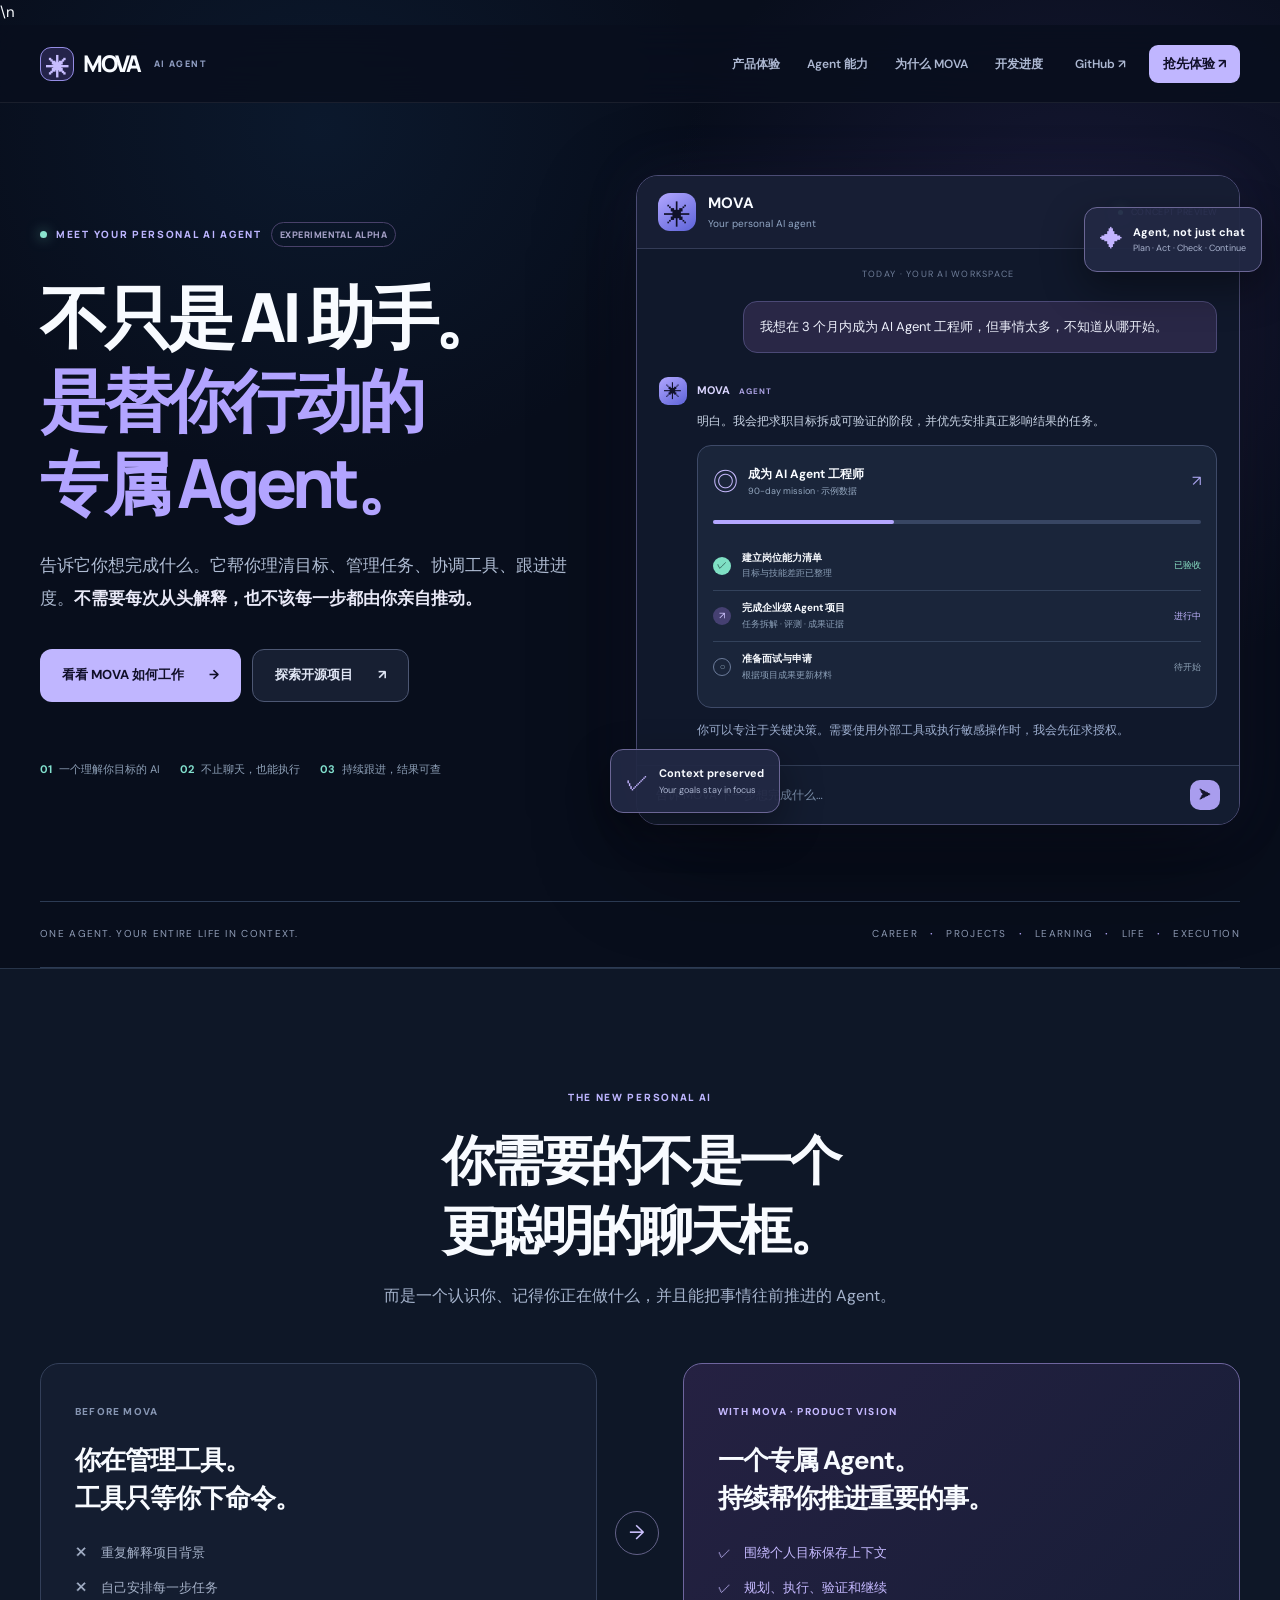
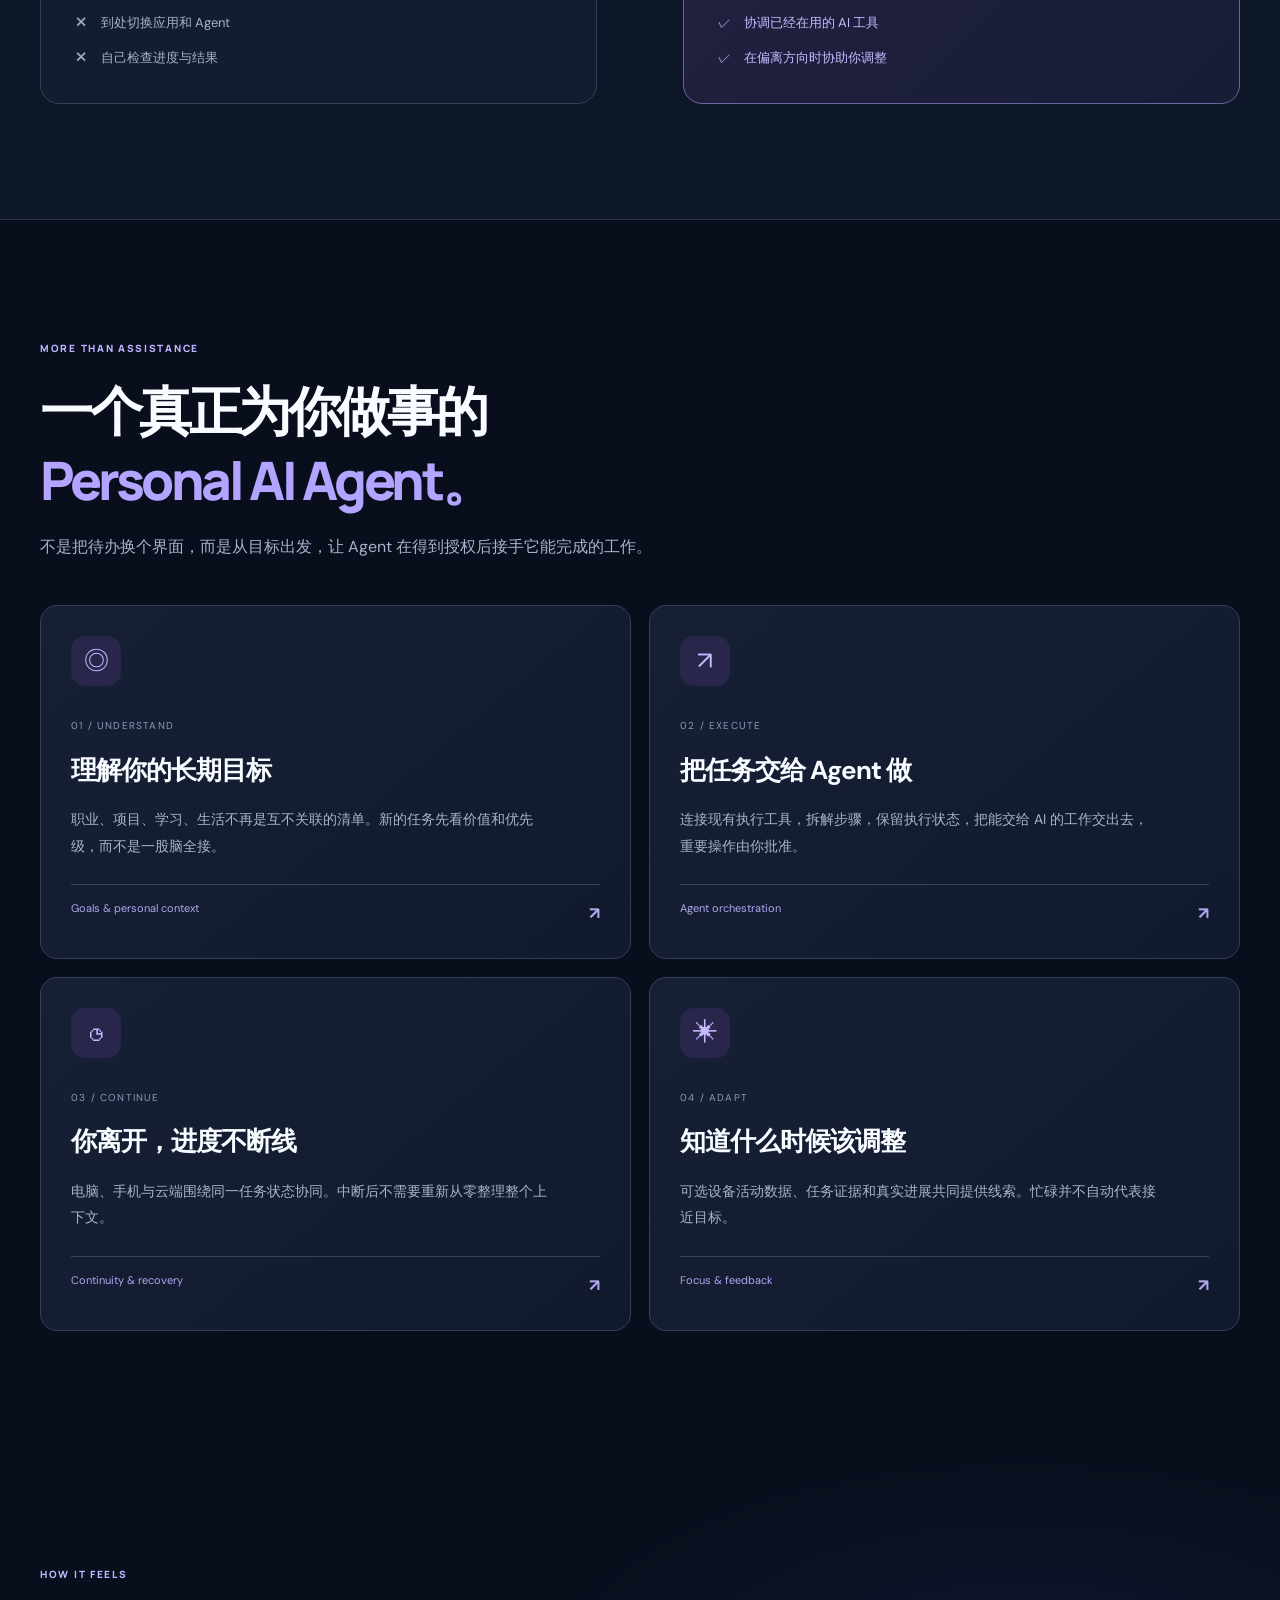
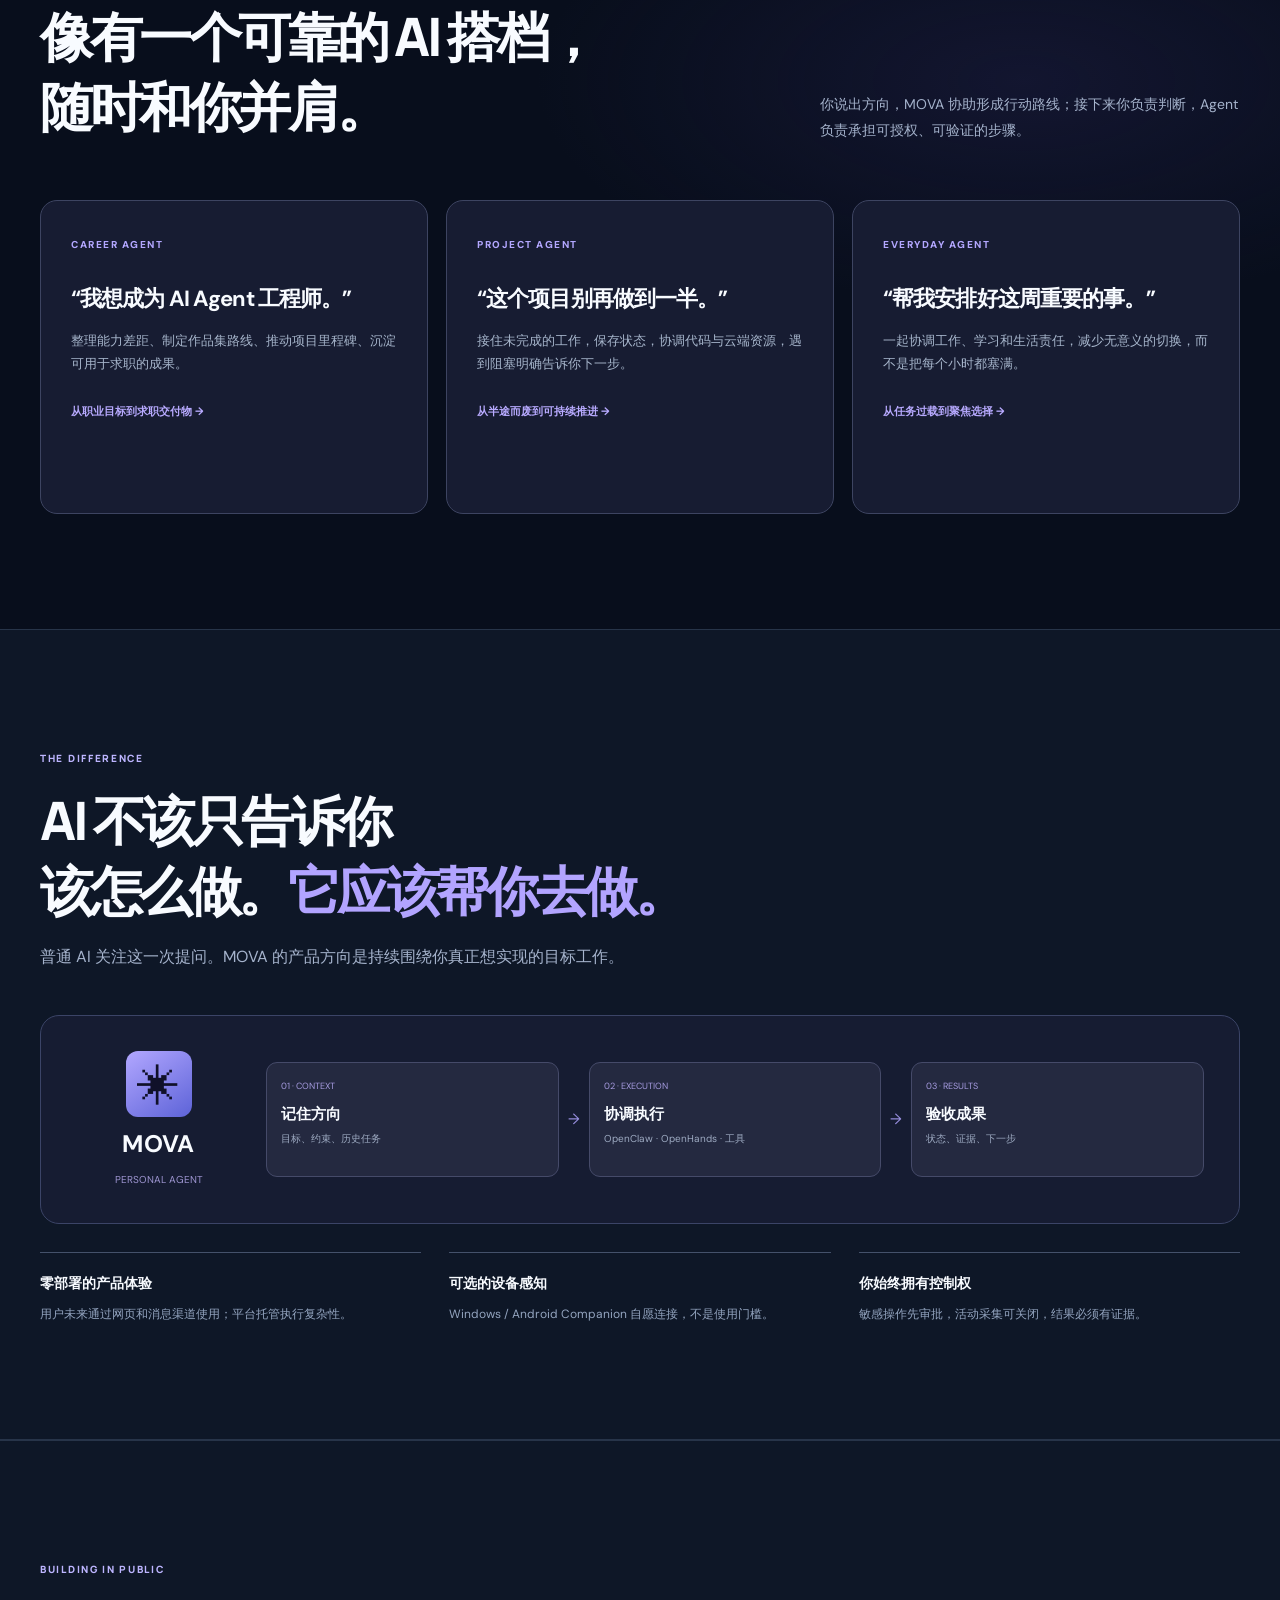
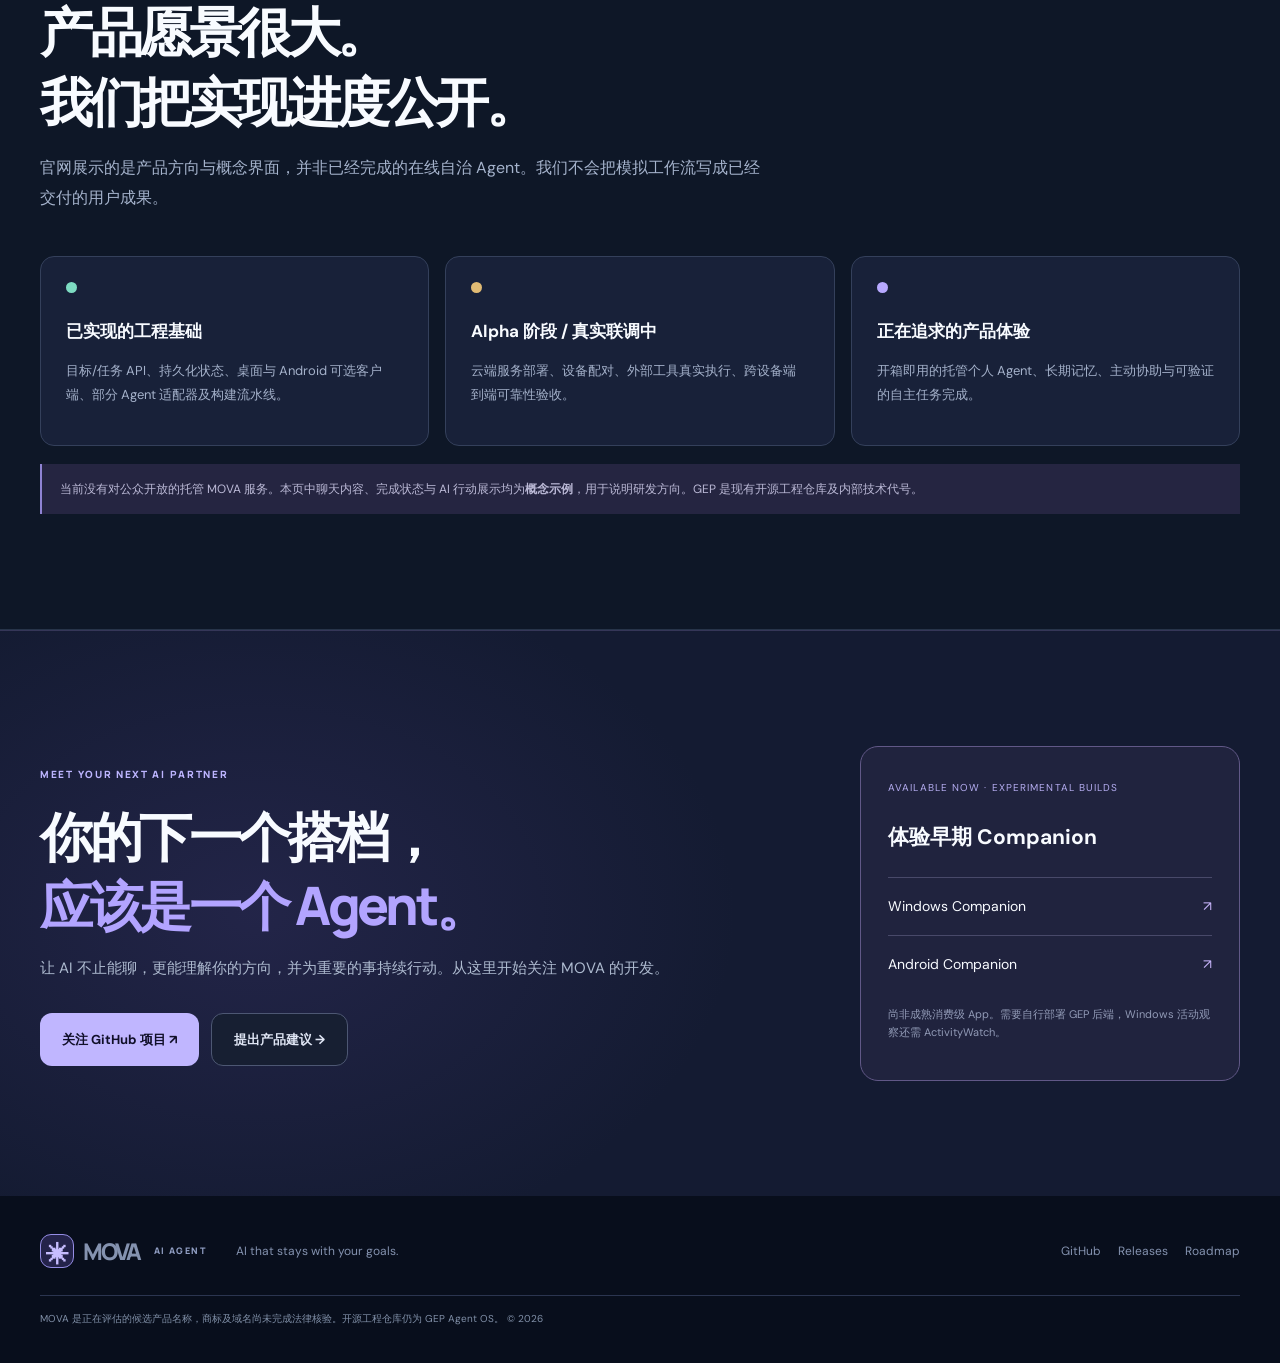
==== commit cc57e7da: "fix(site): bust stale desktop CSS cache, constrain layout, add Chromium viewport screenshots" ====
--- a/site/index.html
+++ b/site/index.html
@@ -1,15 +1,24 @@
 <!doctype html>
 <html lang="zh-CN"><head>
 <meta charset="utf-8"><meta name="viewport" content="width=device-width,initial-scale=1">
-<meta name="theme-color" content="#080e1c">
+<meta name="theme-color" content="#080e1c">\n<meta http-equiv="Cache-Control" content="no-cache, no-store, must-revalidate">
 <meta name="description" content="MOVA — 为你而行动的随身 AI Agent。理解长期目标，接手任务，协调工具，跟进结果。从想做，到做成。">
 <meta property="og:title" content="MOVA — 你的随身 AI Agent，不只回答，更会行动。">
 <meta property="og:description" content="从任务到目标，一个持续记住上下文、协调工作流、跟进成果的个人 AI Agent。">
 <meta property="og:type" content="website">
 <title>MOVA | 你的随身 AI Agent · 让目标真正发生</title>
-<link rel="icon" href="assets/gep-mark.svg" type="image/svg+xml">
-<link rel="stylesheet" href="styles.css">
-</head><body>
+<link rel="icon" href="assets/gep-mark.svg?v=20261010b" type="image/svg+xml">
+<link rel="stylesheet" href="styles.css?v=20261010b" type="text/css">
+<style id="gep-critical-layout">
+/* Defensive layout if a desktop browser has a stale or unavailable stylesheet. */
+html{box-sizing:border-box}*,*:before,*:after{box-sizing:inherit}
+body{margin:0;background:#080e1c;color:#f8fbff}
+.container{width:calc(100% - 56px);max-width:1200px;margin-left:auto;margin-right:auto}
+.hero{display:grid;grid-template-columns:minmax(0,.97fr) minmax(0,1.03fr);gap:28px;align-items:center}
+.hero-copy,.demo-shell,.demo-app{min-width:0}
+@media(max-width:950px){.hero{grid-template-columns:minmax(0,1fr)}}
+@media(max-width:650px){.container{width:calc(100% - 36px)}}
+</style></head><body>
 <div class="aura" aria-hidden="true"></div>
 <header class="topbar"><div class="container nav">
 <a href="#top" class="brand" aria-label="MOVA 首页"><span class="brand-mark"><span>✳</span></span><span>MOVA</span><span class="brand-suffix">AI AGENT</span></a>
--- a/site/styles.css
+++ b/site/styles.css
@@ -5,4 +5,18 @@
 .hero{display:grid;grid-template-columns:.97fr 1.03fr;min-height:730px;align-items:center;gap:28px;padding-top:72px;padding-bottom:76px}.tagline,.kicker{font-family:Manrope,Arial,sans-serif;color:#bdb5ff;font-weight:800;letter-spacing:.17em;font-size:10px}.tagline{display:flex;align-items:center;gap:9px;flex-wrap:wrap}.tagline i,.online i{height:7px;width:7px;background:#8be3ce;border-radius:50%;box-shadow:0 0 13px #79d8c7a8}.alpha-tag{border:1px solid #49416a;color:#a5a1c7;font-size:9px;padding:4px 8px;border-radius:20px;letter-spacing:.05em}.hero h1,.section-heading h2,.showcase-top h2,.cta-layout h2{font-family:Manrope,'PingFang SC',sans-serif;letter-spacing:-.065em;font-weight:800}.hero h1{font-size:clamp(43px,5.3vw,68px);line-height:1.22;margin:28px 0 25px}.hero h1 span,.section-heading h2 span,.cta-layout h2 span{color:var(--accent)}.hero-desc{font-size:17px;color:#afbcd3;max-width:560px;line-height:1.95;margin:0}.hero-desc strong{color:#e9e9f7;font-weight:600}.hero-actions{display:flex;gap:11px;flex-wrap:wrap;margin-top:34px}.hero-foot{display:flex;flex-wrap:wrap;gap:20px;margin-top:58px;color:#8d9fb6;font-size:11px}.hero-foot b{color:var(--mint);margin-right:4px}
 .demo-shell{position:relative;min-height:590px;display:flex;align-items:center;justify-content:center}.demo-halo{position:absolute;width:650px;height:650px;max-width:100%;background:radial-gradient(circle,#6155bf30,transparent 68%);pointer-events:none}.demo-app{position:relative;width:100%;max-width:560px;border:1px solid #4b4c74;background:#10182b;border-radius:22px;box-shadow:0 32px 100px #0007,0 0 60px #625fbd19;overflow:hidden}.demo-head{height:73px;display:flex;align-items:center;gap:12px;padding:0 21px;border-bottom:1px solid #343c57;background:#171e34}.agent-avatar,.turn-avatar,.op-avatar{display:grid;place-items:center;border-radius:12px;background:linear-gradient(145deg,#b2a7ff,#5d63d8);color:#101129;font-size:27px}.agent-avatar{width:38px;height:38px}.demo-head strong,.demo-head small{display:block}.demo-head strong{font-size:15px}.demo-head small{font-size:10px;color:#91a6c4}.online{margin-left:auto;color:#b9abff;font-size:9px;letter-spacing:.06em;white-space:nowrap}.online i{display:inline-block;margin-right:5px;width:5px;height:5px}.demo-body{padding:18px 22px 24px}.demo-time{font-size:9px;letter-spacing:.14em;color:#6f7e99;text-align:center;margin-bottom:19px}.bubble-user{margin-left:auto;max-width:85%;font-size:13px;line-height:1.7;background:#292746;border:1px solid #4b4976;border-radius:14px 14px 4px 14px;padding:14px 16px;color:#edf0fb}.ai-turn{display:flex;gap:10px;margin-top:24px}.turn-avatar{width:28px;height:28px;font-size:18px;flex-shrink:0;border-radius:9px}.turn-content{min-width:0;flex:1}.turn-name{color:#dad5ff;font-size:11px;font-weight:700}.turn-name i{font-size:8px;color:#ada3e4;font-style:normal;letter-spacing:.11em;margin-left:6px}.turn-content>p{font-size:12px;line-height:1.75;color:#c9d4e5;margin:8px 0 13px}.agent-plan{border:1px solid #3e4a68;background:#1a253a;border-radius:14px;padding:15px}.plan-header{display:flex;align-items:center;gap:10px}.plan-icon{color:#c9bbff;font-size:25px}.plan-header>div{flex:1}.plan-header b,.plan-header small{display:block}.plan-header b{font-size:12px}.plan-header small{font-size:9px;color:#94a7bf}.plan-link{color:#a9a3ec}.progress-track{height:4px;background:#384663;border-radius:7px;margin:17px 0}.progress-track>span{display:block;height:100%;background:#b4a7ff;width:37%;border-radius:7px}.plan-row{display:flex;align-items:center;gap:11px;padding:9px 0;border-bottom:1px solid #33425b}.plan-row:last-child{border-bottom:0}.plan-row>span{height:18px;width:18px;border-radius:50%;display:grid;place-items:center;font-size:10px;flex-shrink:0}.plan-row .done{color:#112c2b;background:#7fe0c4}.plan-row .working{color:#d0c6ff;background:#454071}.plan-row .open{color:#879db3;border:1px solid #6c7c9b}.plan-row>div{flex:1}.plan-row b{font-size:10px;display:block}.plan-row small{font-size:9px;display:block;color:#8b9fb7}.plan-row label{font-size:9px;color:#8be3c7;white-space:nowrap}.plan-row label.blue{color:#c1b5ff}.plan-row label.dim{color:#8da1b5}.turn-content .ai-question{color:#9fb0d1;margin:12px 0 0}.demo-compose{display:flex;align-items:center;justify-content:space-between;padding:14px 19px;color:#7d91ad;border-top:1px solid #323e57;background:#131c30;font-size:12px}.send-circle{width:30px;height:30px;display:grid;place-items:center;border-radius:10px;background:#a99dee;color:#17162e}.floating-note{position:absolute;z-index:2;display:flex;align-items:center;gap:10px;background:#222844ee;border:1px solid #6b6695;border-radius:13px;padding:12px 15px;box-shadow:0 15px 40px #0006}.floating-note>span{color:#c3b4ff;font-size:23px}.floating-note b,.floating-note small{display:block}.floating-note b{font-size:11px}.floating-note small{font-size:9px;color:#a8b2cd}.note-one{top:32px;right:-22px}.note-two{bottom:12px;left:-26px}.signal-strip{padding:24px 0;border-top:1px solid #2c3b54;border-bottom:1px solid #2c3b54;display:flex;justify-content:space-between;gap:15px;align-items:center;color:#8f9cb6;font-size:10px;letter-spacing:.13em}.signal-strip>div{display:flex;gap:12px;align-items:center}.signal-strip b{color:#b5a8fc}
 .section{padding:115px 0}.section-contrast,.operating-section,.build-section{background:#0e1727;border-top:1px solid #273449;border-bottom:1px solid #273449}.section-heading{margin-bottom:44px;max-width:730px}.section-heading.center{text-align:center;margin:0 auto 52px}.section-heading h2,.showcase-top h2,.cta-layout h2{font-size:clamp(34px,4.35vw,53px);line-height:1.32;margin:16px 0;font-weight:800}.section-heading p,.showcase-top p{color:#a5b3cc;font-size:16px;line-height:1.85}.shift-grid{display:grid;grid-template-columns:1fr 50px 1fr;gap:18px;align-items:center}.shift-card{padding:34px;border:1px solid #333f59;border-radius:19px;min-height:338px;background:#141d30}.shift-card>span{font-size:10px;letter-spacing:.12em;color:#8796b3;font-weight:800}.shift-card h3{font-size:26px;line-height:1.45;letter-spacing:-.04em;margin:19px 0 25px}.old-list,.new-list{display:grid;gap:13px;color:#a5b1c8;font-size:13px}.new{border-color:#6e659e;background:linear-gradient(135deg,#252142,#161d36)}.new>span,.new-list{color:#c5b9ff}.shift-arrow{display:grid;place-items:center;height:44px;width:44px;border-radius:50%;color:#cec3ff;border:1px solid #636188;font-size:20px}.feature-grid{display:grid;grid-template-columns:repeat(2,1fr);gap:18px}.feature-card{background:linear-gradient(140deg,#161f34,#111a2d);border:1px solid #34405b;border-radius:17px;padding:30px;min-height:350px;position:relative}.feature-symbol{display:grid;place-items:center;width:50px;height:50px;background:#28264a;color:#c7b9ff;border-radius:14px;font-size:25px;margin-bottom:26px}.feature-card>span{font-size:10px;letter-spacing:.12em;color:#8f99b9}.feature-card h3{font-size:26px;letter-spacing:-.04em;margin:11px 0 12px}.feature-card p{color:#a7b4cb;font-size:14px;line-height:1.9;max-width:480px}.feature-bottom{font-size:11px;color:#b3a7f1;margin-top:25px;border-top:1px solid #37425c;padding-top:14px;display:flex;justify-content:space-between}.feature-bottom b{font-size:17px}.showcase-section{background:radial-gradient(ellipse 650px 300px at 80% 30%,#2623535c,transparent 75%),var(--bg)}.showcase-top{display:flex;align-items:end;justify-content:space-between;gap:40px;margin-bottom:42px}.showcase-top p{max-width:420px;font-size:14px}.scenarios{display:grid;grid-template-columns:repeat(3,1fr);gap:18px}.scenarios article{border:1px solid #3d4461;background:#171c32;border-radius:17px;padding:30px;min-height:314px}.scenarios span{color:#b3a7ff;font-size:10px;font-weight:800;letter-spacing:.15em}.scenarios h3{font-size:22px;line-height:1.6;letter-spacing:-.04em;margin:25px 0 12px}.scenarios p{font-size:13px;color:#a6b5cb;line-height:1.8}.scenarios b{display:block;font-size:11px;color:#b8aaff;margin-top:26px}.operating-diagram{display:flex;align-items:center;gap:25px;border:1px solid #3b4467;background:#161c32;border-radius:19px;padding:35px}.op-core{display:flex;flex-direction:column;align-items:center;gap:7px;min-width:165px}.op-avatar{width:66px;height:66px;font-size:43px}.op-core strong{font-size:24px;letter-spacing:.02em}.op-core small{font-size:10px;color:#9f96d2}.op-flow{display:flex;flex:1;align-items:center;justify-content:space-between;gap:9px}.op-flow>div{background:#242940;border:1px solid #454a69;border-radius:11px;padding:16px 14px;flex:1;min-height:115px}.op-flow>span{color:#988fdf}.op-flow small,.op-flow b,.op-flow p{display:block}.op-flow small{color:#a69bdf;font-size:9px}.op-flow b{font-size:15px;margin:8px 0 0}.op-flow p{color:#9eabc2;font-size:10px;margin:3px 0}.operating-foot{display:grid;grid-template-columns:repeat(3,1fr);gap:28px;margin-top:28px}.operating-foot>div{border-top:1px solid #44516a;padding-top:19px}.operating-foot b,.operating-foot span{display:block}.operating-foot b{font-size:14px}.operating-foot span{font-size:12px;color:#93a4bf;margin-top:8px}.build-grid{display:grid;grid-template-columns:repeat(3,1fr);gap:16px}.build-grid>div{background:#182139;border:1px solid #34405b;border-radius:14px;padding:25px}.build-dot{height:11px;width:11px;display:block;border-radius:50%;margin-bottom:24px}.green{background:#7ddbc2}.amber{background:#e1bb74}.purple{background:#b7a9ff}.build-grid b{display:block;font-size:17px}.build-grid p{color:#a4b1ca;font-size:13px;line-height:1.85}.build-note{margin-top:18px;border-left:2px solid #8f83d3;background:#252541;padding:15px 18px;color:#bbb9d6;font-size:12px}.final-cta{background:radial-gradient(ellipse 600px 430px at 20% 50%,#39336a65,transparent 80%),#141b32;border-top:1px solid #353658}.cta-layout{display:grid;grid-template-columns:1fr 380px;gap:60px;align-items:center}.cta-layout h2{font-size:clamp(36px,4.4vw,53px);line-height:1.3}.cta-layout p{font-size:15px;color:#aebbd0}.cta-actions{display:flex;gap:12px;flex-wrap:wrap;margin-top:32px}.release-box{border:1px solid #615887;background:#20233e;border-radius:18px;padding:27px}.release-box>small{font-size:10px;color:#b5adf1;letter-spacing:.11em}.release-box h3{font-size:21px}.release-box a{display:flex;justify-content:space-between;padding:17px 0;border-top:1px solid #484969;font-size:14px}.release-box a span{color:#c7b4fb}.release-box p{font-size:11px;color:#919ab6}footer{padding:36px 0;color:#8492af}.footer{display:flex;align-items:center;gap:30px}.footer>span{font-size:12px}.footer>div:last-child{margin-left:auto;display:flex;gap:17px;font-size:12px}.footer-note{border-top:1px solid #2b3550;margin-top:25px;padding-top:14px;font-size:10px;line-height:1.7;color:#8190a8}
-@media(max-width:1100px){.navlinks{gap:14px}.hero h1{font-size:54px}.note-one{right:0}.note-two{left:0}}@media(max-width:950px){.navlinks{display:none}.navright{margin-left:auto}.hero{grid-template-columns:1fr;padding-top:65px;gap:15px}.hero h1{font-size:58px}.demo-shell{max-width:620px;width:100%;margin:0 auto}.signal-strip{flex-wrap:wrap;justify-content:center}.shift-grid{grid-template-columns:1fr}.shift-arrow{transform:rotate(90deg);margin:auto}.scenarios{grid-template-columns:1fr}.scenarios article{min-height:0}.operating-diagram{flex-direction:column}.op-flow{width:100%}.cta-layout{grid-template-columns:1fr}.release-box{max-width:520px}}@media(max-width:650px){.container{width:calc(100% - 36px)}.nav{height:68px}.brand{font-size:20px}.brand-suffix{font-size:8px}.text-link{display:none}.hero{padding:55px 0 48px;min-height:auto}.hero h1{font-size:clamp(37px,10vw,48px)}.hero-desc{font-size:14px}.hero-foot{margin-top:28px;gap:10px}.hero-foot span{font-size:10px;flex-basis:47%}.demo-shell{min-height:0;margin:43px 0 0}.demo-app{border-radius:16px}.demo-body{padding:13px}.demo-head{height:61px;padding:0 12px}.online{font-size:7px}.floating-note{display:none}.bubble-user{font-size:11px}.turn-content>p{font-size:11px}.signal-strip{font-size:9px}.signal-strip>div{flex-wrap:wrap;justify-content:center;font-size:9px;gap:7px}.section{padding:76px 0}.section-heading{margin-bottom:29px}.section-heading h2,.showcase-top h2{font-size:34px}.section-heading p,.showcase-top p{font-size:13px}.shift-card{min-height:0;padding:25px}.shift-card h3{font-size:22px}.feature-grid,.build-grid,.operating-foot{grid-template-columns:1fr}.feature-card{min-height:0;padding:25px}.feature-card h3{font-size:23px}.showcase-top{display:block}.operating-diagram{padding:22px}.op-flow{flex-direction:column}.op-flow>span{transform:rotate(90deg)}.op-flow>div{width:100%;min-height:auto}.cta-layout h2{font-size:35px}.footer{flex-wrap:wrap;gap:18px}.footer>div:last-child{margin-left:0;width:100%}.pill-button,.ghost-button{padding:0 16px;font-size:12px;min-height:47px}}@media(prefers-reduced-motion:reduce){html{scroll-behavior:auto}.pill-button:hover{transform:none}}+@media(max-width:1100px){.navlinks{gap:14px}.hero h1{font-size:54px}.note-one{right:0}.note-two{left:0}}@media(max-width:950px){.navlinks{display:none}.navright{margin-left:auto}.hero{grid-template-columns:1fr;padding-top:65px;gap:15px}.hero h1{font-size:58px}.demo-shell{max-width:620px;width:100%;margin:0 auto}.signal-strip{flex-wrap:wrap;justify-content:center}.shift-grid{grid-template-columns:1fr}.shift-arrow{transform:rotate(90deg);margin:auto}.scenarios{grid-template-columns:1fr}.scenarios article{min-height:0}.operating-diagram{flex-direction:column}.op-flow{width:100%}.cta-layout{grid-template-columns:1fr}.release-box{max-width:520px}}@media(max-width:650px){.container{width:calc(100% - 36px)}.nav{height:68px}.brand{font-size:20px}.brand-suffix{font-size:8px}.text-link{display:none}.hero{padding:55px 0 48px;min-height:auto}.hero h1{font-size:clamp(37px,10vw,48px)}.hero-desc{font-size:14px}.hero-foot{margin-top:28px;gap:10px}.hero-foot span{font-size:10px;flex-basis:47%}.demo-shell{min-height:0;margin:43px 0 0}.demo-app{border-radius:16px}.demo-body{padding:13px}.demo-head{height:61px;padding:0 12px}.online{font-size:7px}.floating-note{display:none}.bubble-user{font-size:11px}.turn-content>p{font-size:11px}.signal-strip{font-size:9px}.signal-strip>div{flex-wrap:wrap;justify-content:center;font-size:9px;gap:7px}.section{padding:76px 0}.section-heading{margin-bottom:29px}.section-heading h2,.showcase-top h2{font-size:34px}.section-heading p,.showcase-top p{font-size:13px}.shift-card{min-height:0;padding:25px}.shift-card h3{font-size:22px}.feature-grid,.build-grid,.operating-foot{grid-template-columns:1fr}.feature-card{min-height:0;padding:25px}.feature-card h3{font-size:23px}.showcase-top{display:block}.operating-diagram{padding:22px}.op-flow{flex-direction:column}.op-flow>span{transform:rotate(90deg)}.op-flow>div{width:100%;min-height:auto}.cta-layout h2{font-size:35px}.footer{flex-wrap:wrap;gap:18px}.footer>div:last-child{margin-left:0;width:100%}.pill-button,.ghost-button{padding:0 16px;font-size:12px;min-height:47px}}@media(prefers-reduced-motion:reduce){html{scroll-behavior:auto}.pill-button:hover{transform:none}}
+/* Desktop resilience: fit intrinsic content within every responsive grid column. */
+.hero,.feature-grid,.shift-grid,.scenarios,.cta-layout,.build-grid,.operating-foot{min-width:0}
+.hero>* ,.feature-grid>*,.shift-grid>*,.scenarios>*,.cta-layout>*,.build-grid>*,.operating-foot>*{min-width:0}
+.demo-shell,.demo-app,.turn-content,.ai-turn,.agent-plan,.plan-header{min-width:0;max-width:100%}
+.demo-body,.demo-app,.feature-card,.scenarios article{overflow-wrap:break-word}
+.hero h1,.section-heading h2,.showcase-top h2,.cta-layout h2{overflow-wrap:anywhere}
+@media(min-width:951px){
+.hero{grid-template-columns:minmax(0,.97fr) minmax(0,1.03fr)}
+.demo-app{width:100%}
+.navlinks{min-width:0}
+}
+@media(min-width:651px) and (max-width:1100px){
+.hero{grid-template-columns:minmax(0,.92fr) minmax(0,1.08fr)}
+}
